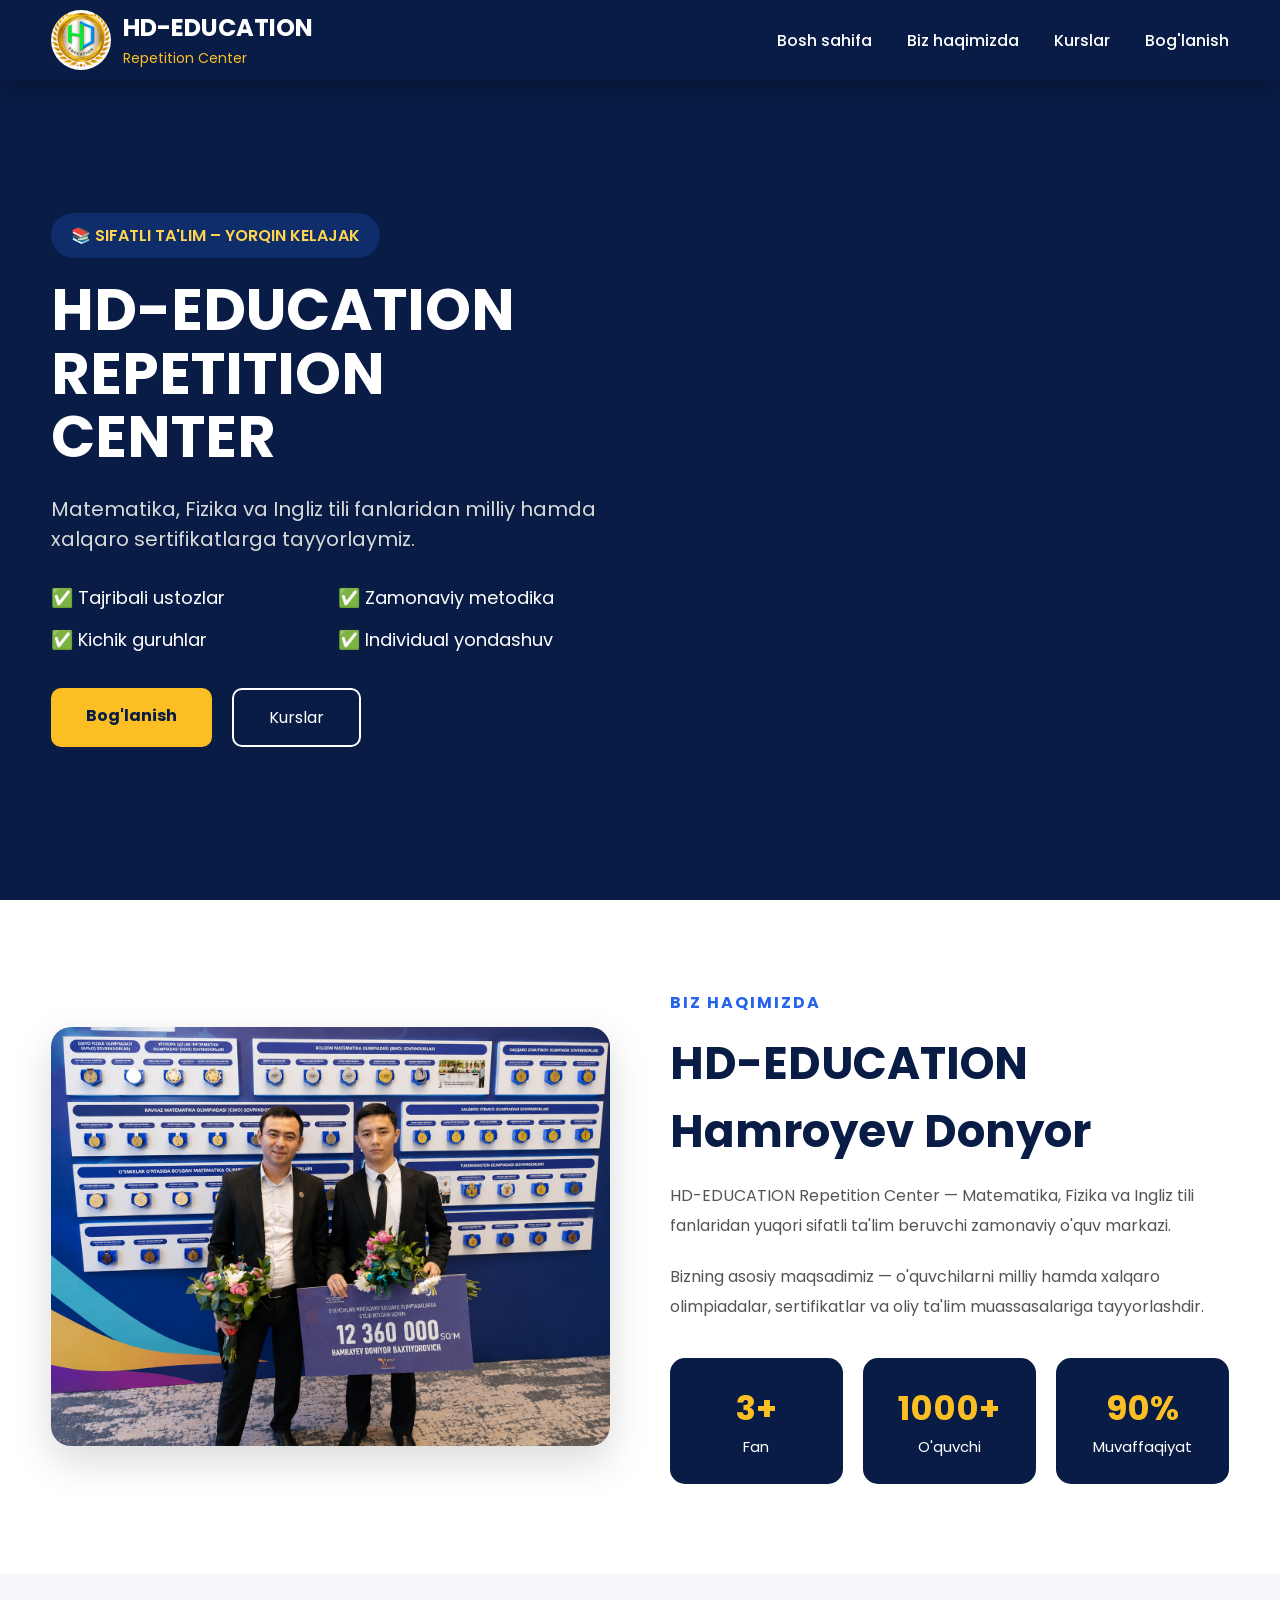
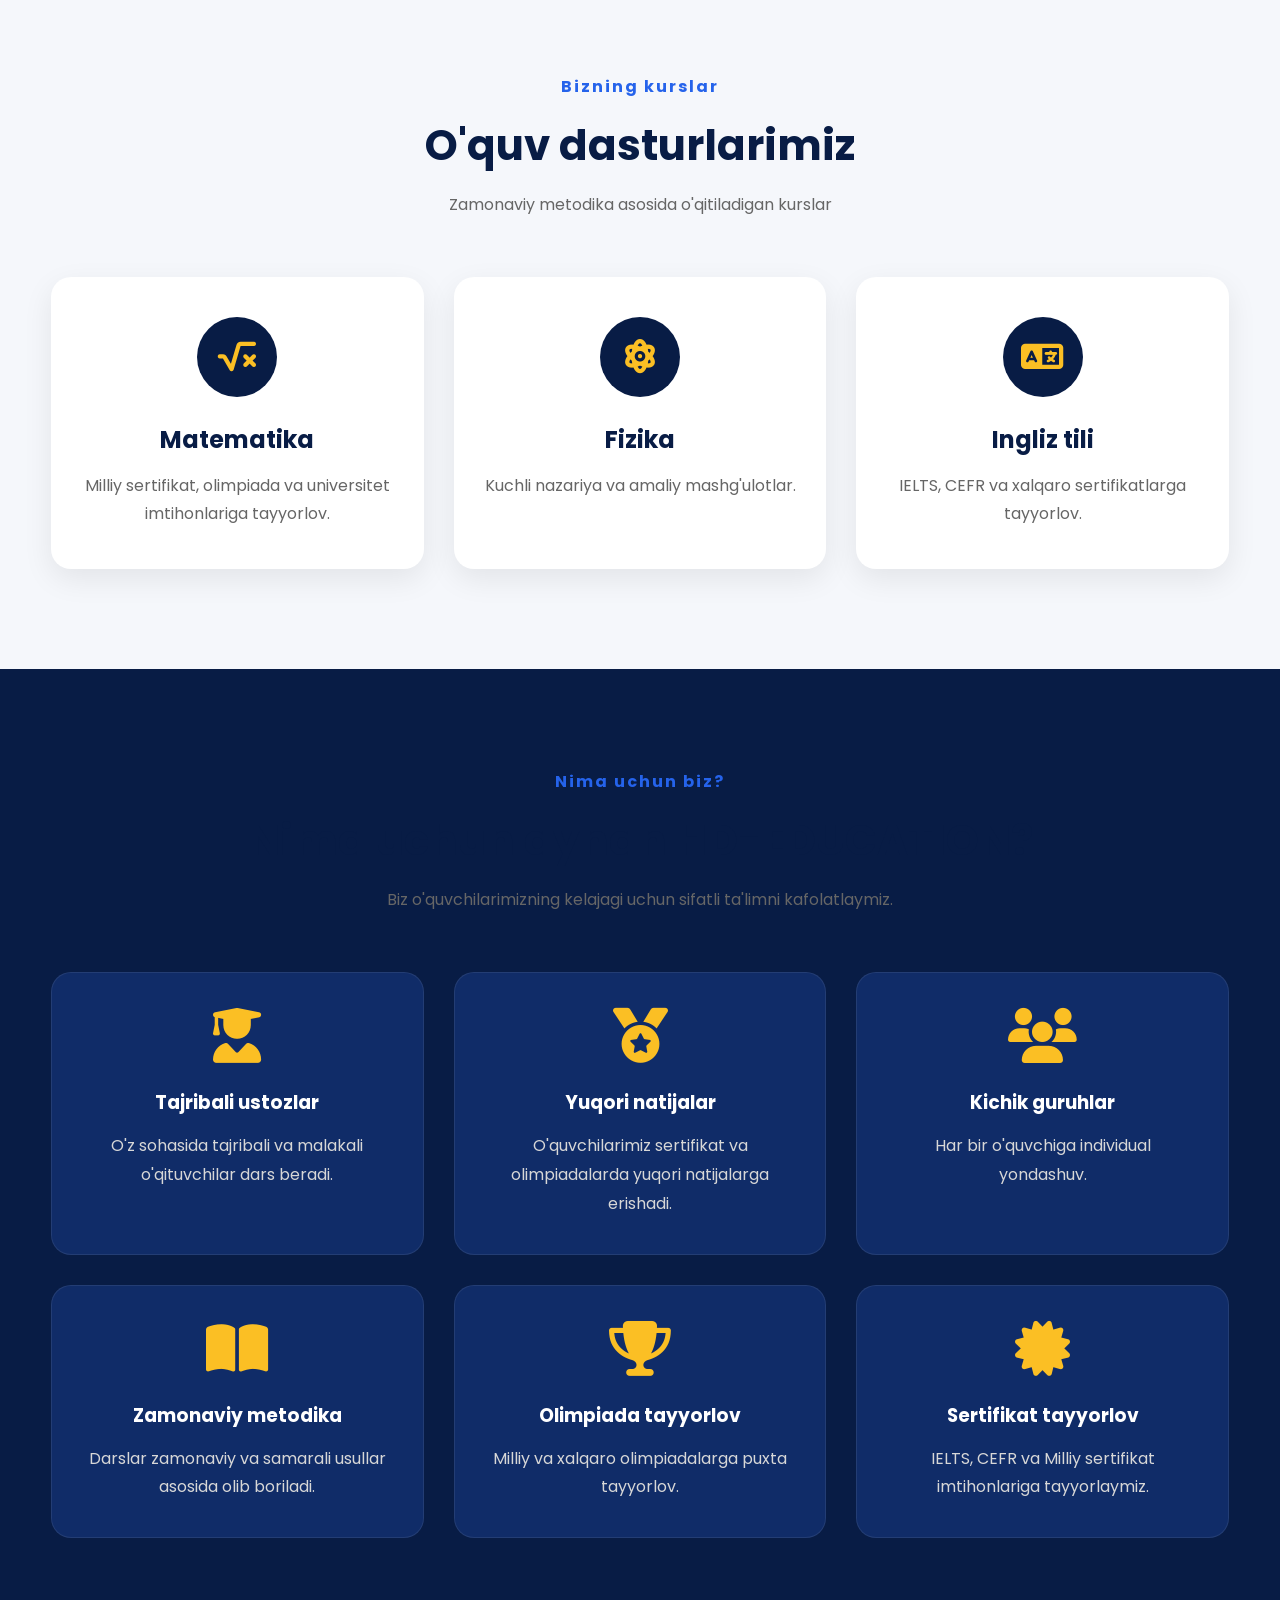
==== index.html @ 818dba3b "HD-EDUCATION" ====
<!DOCTYPE html>
<html lang="uz">

<head>

    <meta charset="UTF-8">

    <meta name="viewport"
        content="width=device-width, initial-scale=1.0">

    <title>HD-EDUCATION REPETITION CENTER</title>

    <link rel="stylesheet" href="css/style.css">

    <!-- Google Font -->

    <link rel="preconnect" href="https://fonts.googleapis.com">

    <link rel="preconnect"
        href="https://fonts.gstatic.com"
        crossorigin>

    <link href="https://fonts.googleapis.com/css2?family=Poppins:wght@300;400;500;600;700;800&display=swap"
        rel="stylesheet">

    <!-- Font Awesome -->

    <link rel="stylesheet"
        href="https://cdnjs.cloudflare.com/ajax/libs/font-awesome/6.7.2/css/all.min.css">

</head>

<body>
    <header>

    <div class="container header">

        <div class="logo">

            <img src="images/logo.png" alt="HD-EDUCATION Logo">

            <div class="logo-text">
                <h2>HD-EDUCATION</h2>
                <span>Repetition Center</span>
            </div>

        </div>

        <nav id="navMenu">

            <ul>

                <li><a href="#home">Bosh sahifa</a></li>
                <li><a href="#about">Biz haqimizda</a></li>
                <li><a href="#courses">Kurslar</a></li>
                <li><a href="#" id="navContactBtn">Bog'lanish</a></li>

            </ul>

        </nav>

        <div class="menu-btn" id="menuBtn">

            <i class="fa-solid fa-bars"></i>

        </div>

    </div>

</header>
<!-- HERO -->

<section class="hero" id="home">

    <div class="container hero-container">

        <div class="hero-left">

            <span class="hero-badge">
                📚 SIFATLI TA'LIM – YORQIN KELAJAK
            </span>

            <h1>
                HD-EDUCATION <br>
                REPETITION CENTER
            </h1>

            <p>
                Matematika, Fizika va Ingliz tili fanlaridan
                milliy hamda xalqaro sertifikatlarga
                tayyorlaymiz.
            </p>

            <div class="hero-list">

                <div>✅ Tajribali ustozlar</div>

                <div>✅ Zamonaviy metodika</div>

                <div>✅ Kichik guruhlar</div>

                <div>✅ Individual yondashuv</div>

            </div>

           <div class="hero-buttons">

   <a href="#" id="contactBtn" class="btn1">
    Bog'lanish
</a>

    <a href="#courses" class="btn2">
        Kurslar
    </a>

</div>

        </div>
        <div class="hero-right">

            <img src="images/hero.png" alt="">

        </div>

    </div>

</section>
<!-- ABOUT -->

<section class="about" id="about">

    <div class="container about-container">

        <div class="about-image">

            <img src="images/teacher.jpg" alt="HD Education Teacher">

        </div>

        <div class="about-content">

            <span class="section-title">
                BIZ HAQIMIZDA
            </span>

            <h2>
                HD-EDUCATION <br>
                Hamroyev Donyor
            </h2>

            <p>

                HD-EDUCATION Repetition Center — Matematika,
                Fizika va Ingliz tili fanlaridan yuqori
                sifatli ta'lim beruvchi zamonaviy o'quv markazi.

            </p>

            <p>

                Bizning asosiy maqsadimiz —
                o'quvchilarni milliy hamda xalqaro
                olimpiadalar, sertifikatlar va
                oliy ta'lim muassasalariga tayyorlashdir.

            </p>

            <div class="about-box">

                <div class="box">

                    <h3>3+</h3>

                    <span>Fan</span>

                </div>

                <div class="box">

                    <h3>1000+</h3>

                    <span>O'quvchi</span>

                </div>

                <div class="box">

                    <h3>90%</h3>

                    <span>Muvaffaqiyat</span>

                </div>

            </div>

        </div>

    </div>

</section>
<!-- COURSES -->

<section class="courses" id="courses">

    <div class="container">

        <div class="section-heading">

            <span>Bizning kurslar</span>

            <h2>O'quv dasturlarimiz</h2>

            <p>
                Zamonaviy metodika asosida o'qitiladigan kurslar
            </p>

        </div>

        <div class="course-grid">

            <!-- Matematika -->

            <a href="matematika.html" class="course-card">

    <div class="course-icon">
        <i class="fa-solid fa-square-root-variable"></i>
    </div>

    <h3>Matematika</h3>

    <p>
        Milliy sertifikat, olimpiada va universitet imtihonlariga tayyorlov.
    </p>

</a>

            <!-- Fizika -->

            <a href="fizika.html" class="course-card">

    <div class="course-icon">
        <i class="fa-solid fa-atom"></i>
    </div>

    <h3>Fizika</h3>

    <p>
        Kuchli nazariya va amaliy mashg'ulotlar.
    </p>

</a>

            <!-- Ingliz tili -->

            <a href="english.html" class="course-card">

    <div class="course-icon">
        <i class="fa-solid fa-language"></i>
    </div>

    <h3>Ingliz tili</h3>

    <p>
        IELTS, CEFR va xalqaro sertifikatlarga tayyorlov.
    </p>

</a>

        </div>

    </div>

</section>
<!-- WHY US -->

<section class="why-us" id="why-us">

    <div class="container">

        <div class="section-heading">

            <span>Nima uchun biz?</span>

            <h2>Nima uchun aynan HD-EDUCATION?</h2>

            <p>
                Biz o'quvchilarimizning kelajagi uchun sifatli ta'limni kafolatlaymiz.
            </p>

        </div>

        <div class="why-grid">

            <div class="why-card">
                <i class="fa-solid fa-user-graduate"></i>
                <h3>Tajribali ustozlar</h3>
                <p>O'z sohasida tajribali va malakali o'qituvchilar dars beradi.</p>
            </div>

            <div class="why-card">
                <i class="fa-solid fa-medal"></i>
                <h3>Yuqori natijalar</h3>
                <p>O'quvchilarimiz sertifikat va olimpiadalarda yuqori natijalarga erishadi.</p>
            </div>

            <div class="why-card">
                <i class="fa-solid fa-users"></i>
                <h3>Kichik guruhlar</h3>
                <p>Har bir o'quvchiga individual yondashuv.</p>
            </div>

            <div class="why-card">
                <i class="fa-solid fa-book-open"></i>
                <h3>Zamonaviy metodika</h3>
                <p>Darslar zamonaviy va samarali usullar asosida olib boriladi.</p>
            </div>

            <div class="why-card">
                <i class="fa-solid fa-trophy"></i>
                <h3>Olimpiada tayyorlov</h3>
                <p>Milliy va xalqaro olimpiadalarga puxta tayyorlov.</p>
            </div>

            <div class="why-card">
                <i class="fa-solid fa-certificate"></i>
                <h3>Sertifikat tayyorlov</h3>
                <p>IELTS, CEFR va Milliy sertifikat imtihonlariga tayyorlaymiz.</p>
            </div>

        </div>

    </div>

</section>





<!-- ================= CONTACT MODAL ================= -->

<div id="contactModal" class="modal">

    <div class="modal-box">

        <span class="close">&times;</span>

        <img src="images/logo.png" class="modal-logo" alt="HD EDUCATION">

        <h2>HD-EDUCATION</h2>

        <p class="modal-text">
            Biz bilan bog'lanish uchun quyidagi ma'lumotlardan foydalaning.
        </p>

        <div class="contact-item">

            📞 <strong>Telefon:</strong><br>

            <a href="tel:+998941266571">
                +998 94 126 65 71
            </a>

        </div>

        <div class="contact-item">

            📲 <strong>Telegram:</strong><br>

            <a href="https://t.me/HD_repetition_center" target="_blank">
                @HD_repetition_center
            </a>

        </div>

        <div class="contact-item">

            📍 <strong>Manzil:</strong><br>

            Buxoro viloyati, Olot tumani 10-maktab

        </div>

        <div class="modal-buttons">

            <a href="tel:+998941266571" class="call-btn">

                📞 Qo'ng'iroq qilish

            </a>

            <a href="https://t.me/HD_repetition_center"
                target="_blank"
                class="telegram-btn">

                📲 Telegram

            </a>

        </div>

    </div>

</div>
<script src="js/script.js"></script>
</body>

</html>
---- css/style.css ----
/*=========================
RESET
=========================*/

*{
    margin:0;
    padding:0;
    box-sizing:border-box;
}

html{
    scroll-behavior:smooth;
}

body{

    font-family:'Poppins',sans-serif;

    background:#081C45;

    color:white;

    overflow-x:hidden;

}

img{

    max-width:100%;

    display:block;

}

a{

    text-decoration:none;

}

ul{

    list-style:none;

}

.container{

    width:92%;

    max-width:1300px;

    margin:auto;

}
/*==========================
HEADER
==========================*/

header{

    position:fixed;
    top:0;
    left:0;
    width:100%;
    background:#081C45;
    z-index:1000;
    box-shadow:0 5px 20px rgba(0,0,0,.25);

}

.header{

    height:80px;

    display:flex;

    justify-content:space-between;

    align-items:center;

}

.logo{

    display:flex;

    align-items:center;

    gap:12px;

}

.logo img{

    width:60px;

    height:60px;

    border-radius:50%;

}

.logo-text h2{

    color:#fff;

    font-size:24px;

    font-weight:700;

}

.logo-text span{

    color:#FBBF24;

    font-size:14px;

}

nav ul{

    display:flex;

    gap:35px;

}

nav ul li a{

    color:white;

    font-weight:500;

    transition:.3s;

}

nav ul li a:hover{

    color:#FBBF24;

}

.menu-btn{

    display:none;

    color:white;

    font-size:28px;

    cursor:pointer;

}

/*====================
RESPONSIVE
====================*/

@media(max-width:768px){

nav{

position:absolute;

top:80px;

left:-100%;

width:100%;

background:#081C45;

transition:.4s;

}

nav.active{

left:0;

}

nav ul{

flex-direction:column;

padding:20px;

gap:20px;

}

.menu-btn{

display:block;

}

}
/*==========================
HERO
==========================*/

.hero{

    min-height:100vh;

    padding-top:90px;

    display:flex;

    align-items:center;

    justify-content:center;

    background:
        linear-gradient(rgba(8,28,69,.75),
        rgba(8,28,69,.75)),
        url("../images/hero-bg.jpg");

    background-size:cover;

    background-position:center;

    background-repeat:no-repeat;
    padding-top:140px;
    padding-bottom:80px;

}

.hero-container{

    display:flex;
    align-items:center;
    justify-content:space-between;
    gap:60px;

}

.hero-left{

    flex:1;

}

.hero-badge{

    display:inline-block;

    background:#0f2c6b;

    color:#FFD54F;

    padding:10px 20px;

    border-radius:30px;

    margin-bottom:20px;

    font-weight:600;

}

.hero-left h1{

    font-size:58px;

    line-height:1.1;

    margin-bottom:25px;

}

.hero-left p{

    font-size:20px;

    color:#d9d9d9;

    margin-bottom:30px;

}

.hero-list{

    display:grid;

    grid-template-columns:repeat(2,1fr);

    gap:15px;

    margin-bottom:35px;

}

.hero-list div{

    font-size:18px;

}

.hero-buttons{

    display:flex;

    gap:20px;

}

.btn1{

    background:#FBBF24;

    color:#081C45;

    padding:15px 35px;

    border-radius:10px;

    font-weight:700;

    transition:.3s;

}

.btn1:hover{

    transform:translateY(-5px);

}

.btn2{

    border:2px solid white;

    color:white;

    padding:15px 35px;

    border-radius:10px;

    transition:.3s;

}

.btn2:hover{

    background:white;

    color:#081C45;

}

.hero-right{

    flex:1;

}

.hero-right img{

    width:100%;
    border-radius:25px;
    box-shadow:0 15px 40px rgba(0,0,0,.4);

}
@media(max-width:768px){
    
    .student-grid{

grid-template-columns:1fr;

}

.subject-hero h1{

font-size:36px;

}
    .why-grid{

    grid-template-columns:1fr;

}
    .course-grid{

    grid-template-columns:1fr;

}
    .about-container{

    flex-direction:column;

}

.about-content{

    text-align:center;

}

.about-content h2{

    font-size:32px;

}

.about-box{

    flex-direction:column;

}

.hero{

    min-height:100vh;

    padding-top:90px;

    display:flex;

    align-items:center;

    justify-content:center;

    background:
        linear-gradient(rgba(8,28,69,.75),
        rgba(8,28,69,.75)),
        url("../images/hero-bg.jpg");

    background-size:cover;

    background-position:center;

    background-repeat:no-repeat;

padding-top:110px;

}

.hero-container{

flex-direction:column-reverse;

text-align:center;

}

.hero-left h1{

font-size:38px;

}

.hero-left p{

font-size:17px;

}

.hero-list{

grid-template-columns:1fr;

}

.hero-buttons{

flex-direction:column;

}

.btn1,
.btn2{

width:100%;

}

}
/*==========================
ABOUT
==========================*/

.about{

    padding:90px 0;

    background:white;

}

.about-container{

    display:flex;

    align-items:center;

    gap:60px;

}

.about-image{

    flex:1;

}

.about-image img{

    width:100%;

    border-radius:20px;

    box-shadow:0 15px 40px rgba(0,0,0,.15);

}

.about-content{

    flex:1;

}

.section-title{

    color:#2563EB;

    font-weight:700;

    letter-spacing:2px;

}

.about-content h2{

    color:#081C45;

    font-size:45px;

    margin:15px 0;

}

.about-content p{

    color:#555;

    line-height:1.9;

    margin-bottom:20px;

}

.about-box{

    display:flex;

    gap:20px;

    margin-top:35px;

}

.box{

    flex:1;

    background:#081C45;

    color:white;

    text-align:center;

    padding:25px;

    border-radius:15px;

}

.box h3{

    font-size:34px;

    color:#FBBF24;

}

.box span{

    font-size:15px;

}
/*==========================
COURSES
==========================*/

.courses{

    padding:100px 0;

    background:#F5F7FB;

}

.section-heading{

    text-align:center;

    margin-bottom:60px;

}

.section-heading span{

    color:#2563EB;

    font-weight:700;

    letter-spacing:2px;

}

.section-heading h2{

    color:#081C45;

    font-size:42px;

    margin:15px 0;

}

.section-heading p{

    color:#666;

}

.course-grid{

    display:grid;

    grid-template-columns:repeat(3,1fr);

    gap:30px;

}

.course-card{

    text-decoration:none;

    color:inherit;
    
    background:white;

    border-radius:20px;

    padding:40px 30px;

    text-align:center;

    transition:.4s;

    box-shadow:0 10px 30px rgba(0,0,0,.08);
}

.course-card:hover{

    transform:translateY(-10px);

}

.course-icon{

    width:80px;

    height:80px;

    margin:auto;

    background:#081C45;

    border-radius:50%;

    display:flex;

    justify-content:center;

    align-items:center;

    font-size:34px;

    color:#FBBF24;

    margin-bottom:25px;

}

.course-card h3{

    color:#081C45;

    margin-bottom:15px;

    font-size:24px;

}

.course-card p{

    color:#666;

    line-height:1.8;

}
/*==========================
WHY US
==========================*/

.why-us{

    padding:100px 0;

    background:#081C45;

}

.why-grid{

    display:grid;

    grid-template-columns:repeat(3,1fr);

    gap:30px;

}

.why-card{

    background:#102C68;

    border-radius:20px;

    padding:35px;

    text-align:center;

    transition:.4s;

    border:1px solid rgba(255,255,255,.08);

}

.why-card:hover{

    transform:translateY(-10px);

    background:#16387F;

}

.why-card i{

    font-size:55px;

    color:#FBBF24;

    margin-bottom:25px;

}

.why-card h3{

    color:white;

    margin-bottom:15px;

}

.why-card p{

    color:#d7d7d7;

    line-height:1.8;

}
/*=========================
MATEMATIKA PAGE
=========================*/

.subject-hero{

padding-top:140px;
padding-bottom:70px;
background:#081C45;
text-align:center;
color:white;

}

.subject-hero h1{

font-size:55px;
margin-bottom:20px;

}

.subject-hero p{

max-width:700px;
margin:auto;
font-size:18px;
color:#ddd;

}

.students{

padding:80px 0;

background:#F5F7FB;

}

.gallery-title{

text-align:center;

font-size:40px;

color:#081C45;

margin-bottom:50px;

}

.student-grid{

display:grid;

grid-template-columns:repeat(3,1fr);

gap:30px;

}

.student-card{

background:white;

border-radius:20px;

overflow:hidden;

box-shadow:0 10px 30px rgba(0,0,0,.1);

transition:.4s;

}

.student-card:hover{

transform:translateY(-10px);

}

.student-card img{

width:100%;

height:320px;

object-fit:cover;

}

.student-card h3{

padding:20px 20px 5px;

color:#081C45;

}

.student-card p{

padding:0 20px;

color:#666;

}

.student-card span{

display:block;

padding:15px 20px 25px;

font-weight:bold;

color:#2563EB;

}
/* MODAL */

.modal{

display:none;

position:fixed;

left:0;

top:0;

width:100%;

height:100%;

background:rgba(0,0,0,.7);

z-index:9999;

}

.modal-content{

background:#fff;

width:90%;

max-width:420px;

padding:30px;

border-radius:15px;

position:absolute;

left:50%;

top:50%;

transform:translate(-50%,-50%);

text-align:center;

}

.modal-content h2{

color:#081C45;

margin-bottom:20px;

}

.modal-content a{

text-decoration:none;

font-size:20px;

font-weight:600;

color:#0b63ff;

}

.close{

position:absolute;

top:15px;

right:20px;

font-size:30px;

cursor:pointer;

}
/*======================
CONTACT MODAL
=======================*/

.modal{

display:none;

position:fixed;

left:0;

top:0;

width:100%;

height:100%;

background:rgba(0,0,0,.65);

z-index:9999;

}

.modal-box{

position:absolute;

left:50%;

top:50%;

transform:translate(-50%,-50%);

background:#fff;

width:90%;

max-width:430px;

padding:35px;

border-radius:20px;

text-align:center;

box-shadow:0 15px 40px rgba(0,0,0,.25);

animation:popup .3s;

}

@keyframes popup{

from{

opacity:0;

transform:translate(-50%,-45%) scale(.8);

}

to{

opacity:1;

transform:translate(-50%,-50%) scale(1);

}

}

.modal-logo{

width:90px;

margin-bottom:15px;

}

.modal-box h2{

color:#081C45;

margin-bottom:10px;

}

.modal-text{

color:#666;

margin-bottom:25px;

}

.contact-item{

    margin:18px 0;

    font-size:18px;

    color:#222;

    line-height:1.7;


}

.contact-item a{

color:#2563eb;

font-weight:600;

text-decoration:none;

}

.modal-buttons{

display:flex;

gap:15px;

margin-top:25px;

justify-content:center;

flex-wrap:wrap;

}

.call-btn{

background:#081C45;

color:white;

padding:14px 20px;

border-radius:10px;

text-decoration:none;

font-weight:600;

transition:.3s;

}

.call-btn:hover{

background:#0b2d6d;

}

.telegram-btn{

background:#1da1f2;

color:white;

padding:14px 20px;

border-radius:10px;

text-decoration:none;

font-weight:600;

transition:.3s;

}

.telegram-btn:hover{

background:#0d8ddb;

}

.close{

position:absolute;

right:18px;

top:10px;

font-size:32px;

cursor:pointer;

color:#555;

}

@media(max-width:768px){

.modal-box{

width:95%;

padding:25px;

}

.modal-buttons{

flex-direction:column;

}

.call-btn,
.telegram-btn{

width:100%;

}

}
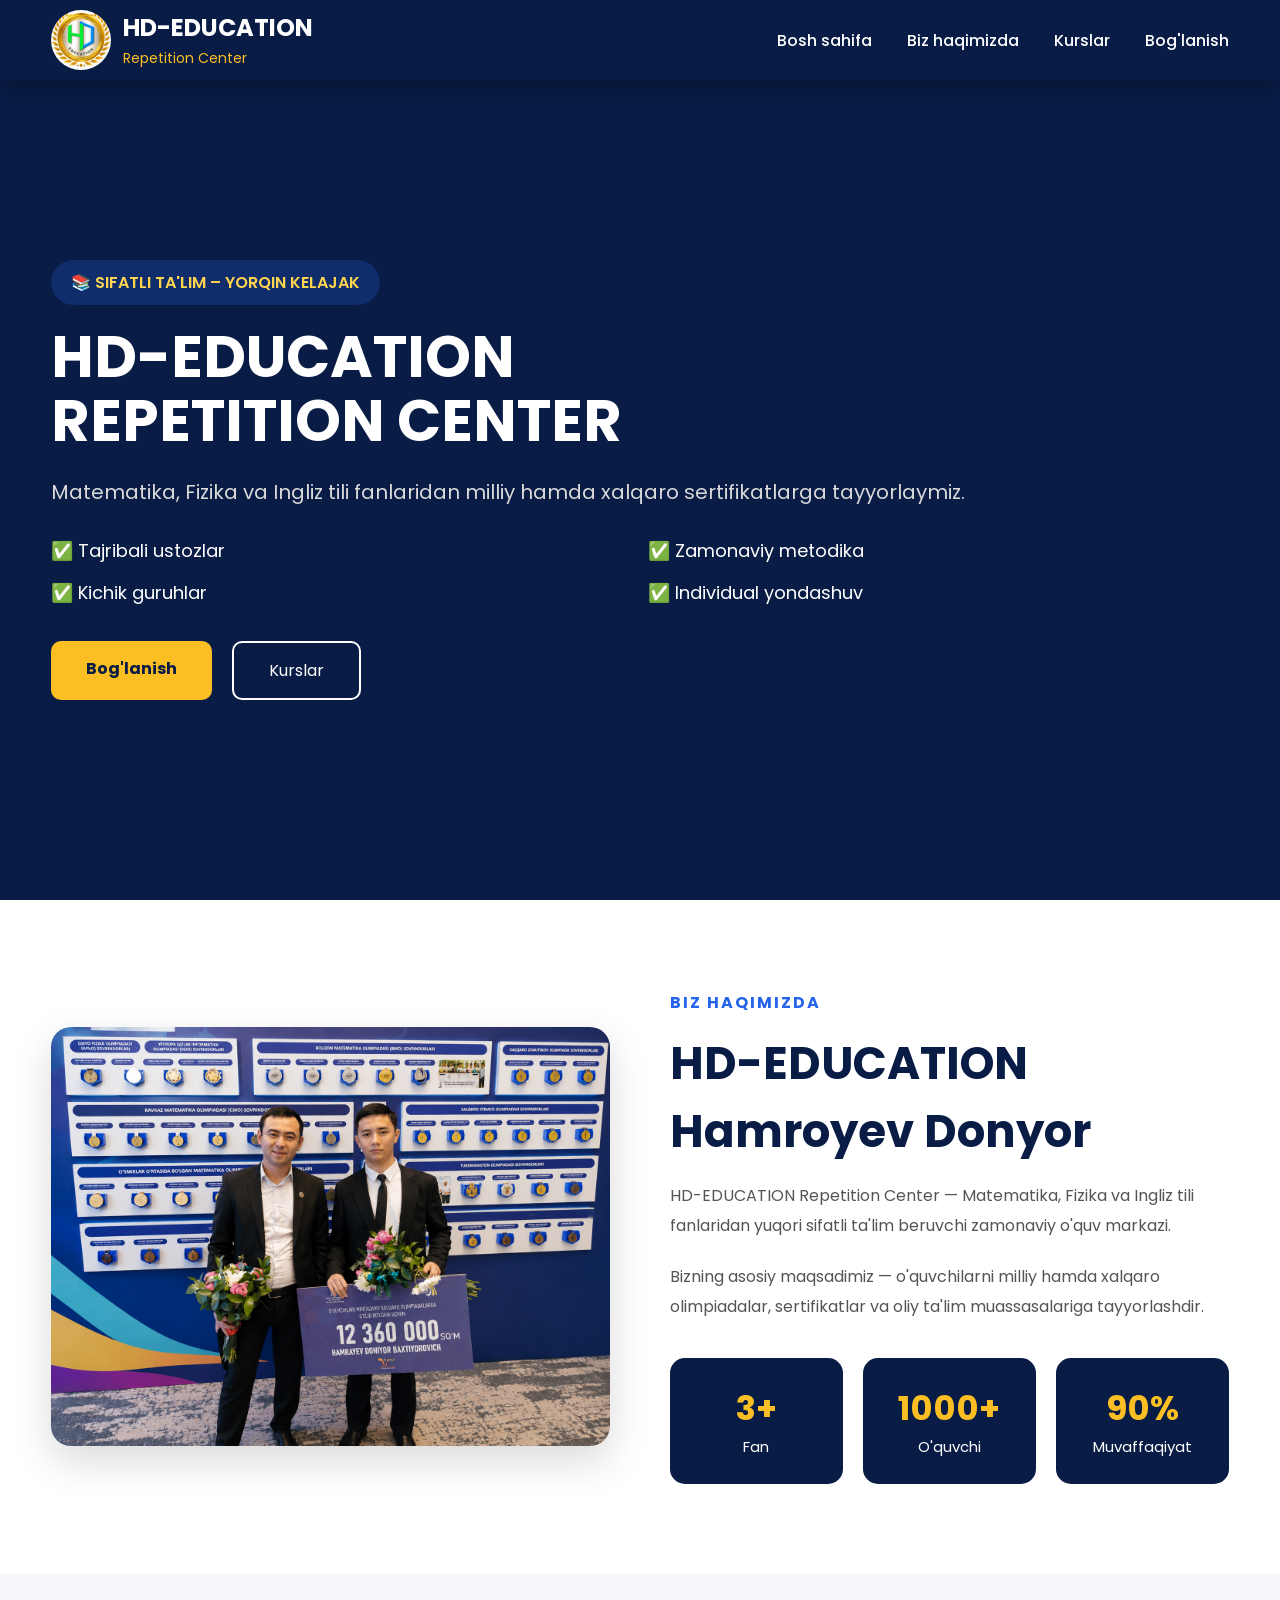
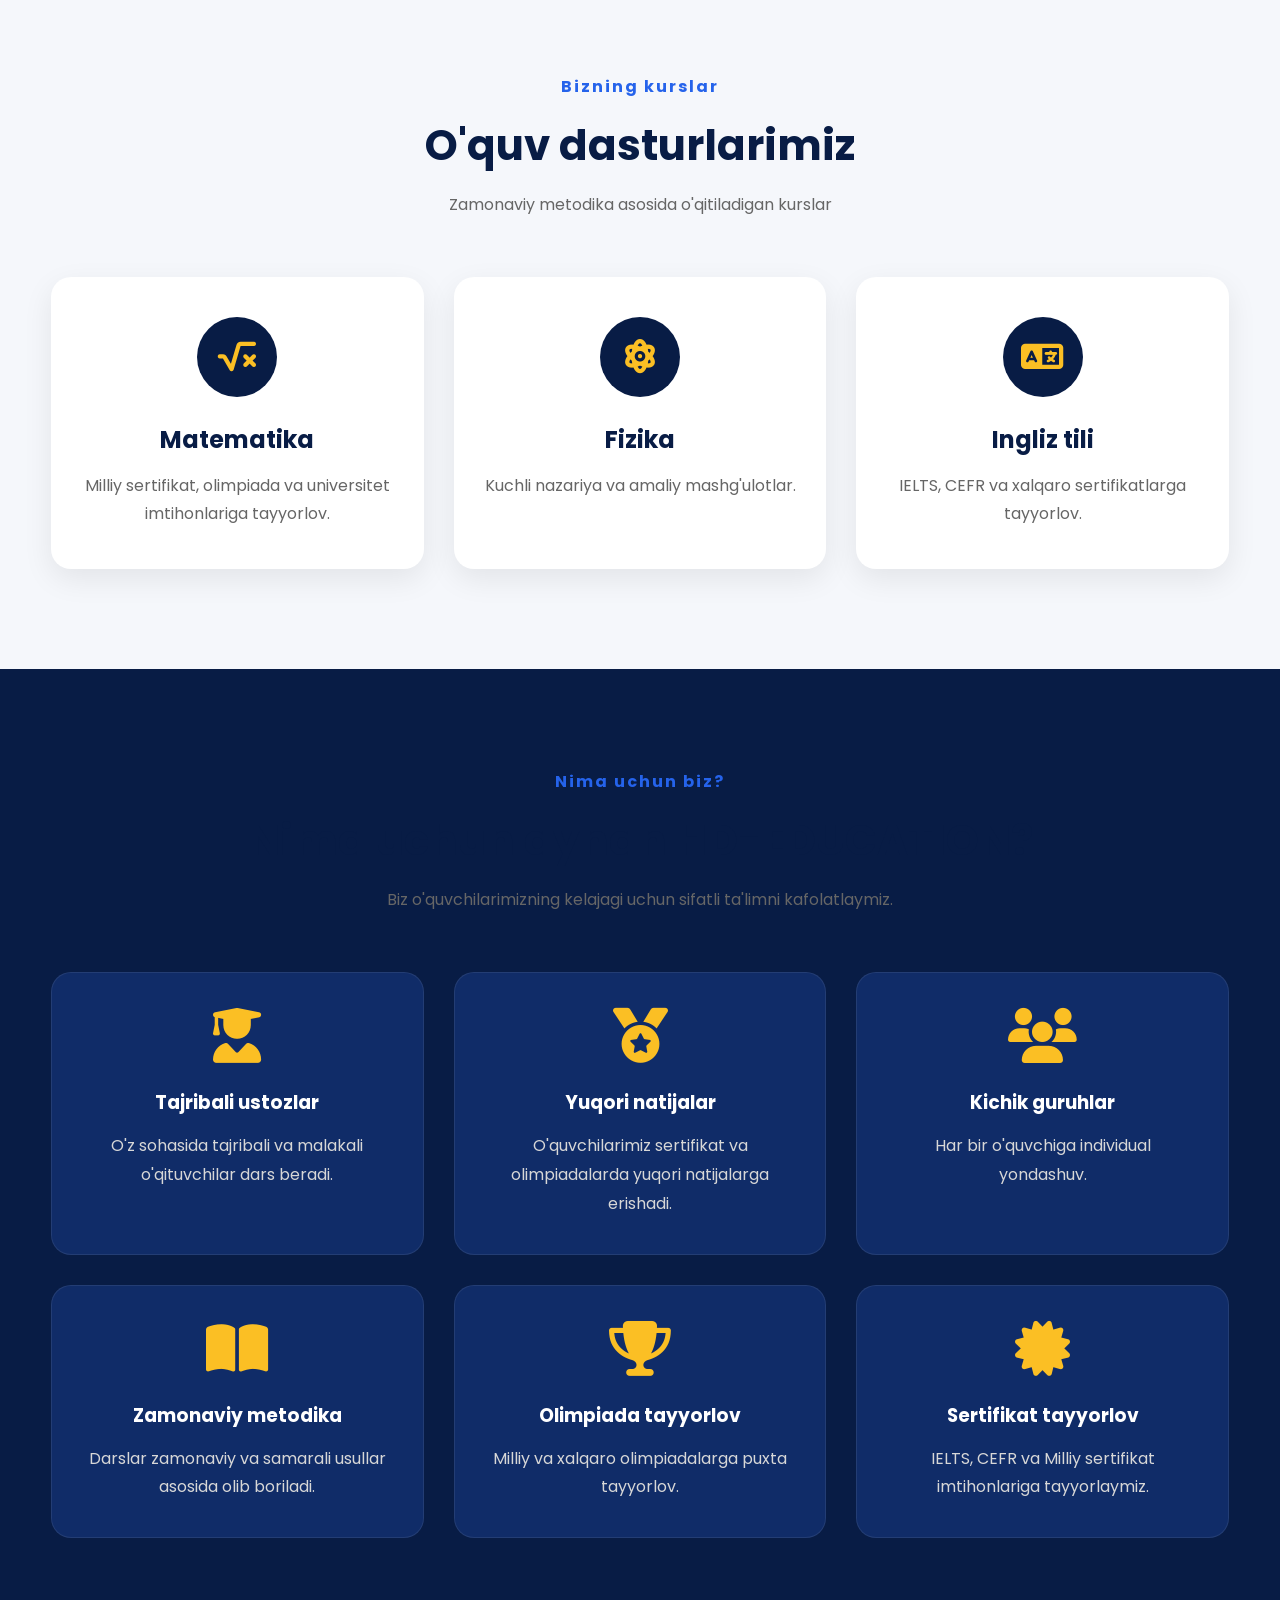
==== commit 61106549: "HD-EDUCATION" ====
--- a/index.html
+++ b/index.html
@@ -116,11 +116,6 @@
 </div>
 
         </div>
-        <div class="hero-right">
-
-            <img src="images/hero.png" alt="">
-
-        </div>
 
     </div>
 
--- a/css/style.css
+++ b/css/style.css
@@ -80,6 +80,37 @@
     align-items:center;
 
 }
+header{
+
+    position:fixed;
+    top:0;
+    left:0;
+    width:100%;
+    background:#081C45;
+    z-index:1000;
+    box-shadow:0 5px 20px rgba(0,0,0,.25);
+
+}
+
+.header{
+
+    height:80px;
+
+    display:flex;
+
+    justify-content:space-between;
+
+    align-items:center;
+
+}
+
+/* Desktopda hamburger yashirinadi */
+
+.menu-btn{
+
+    display:none;
+
+}
 
 .logo{
 
@@ -159,45 +190,50 @@
 RESPONSIVE
 ====================*/
 
-@media(max-width:768px){
-
-nav{
-
-position:absolute;
-
-top:80px;
-
-left:-100%;
-
-width:100%;
-
-background:#081C45;
-
-transition:.4s;
-
-}
-
-nav.active{
-
-left:0;
-
-}
-
-nav ul{
-
-flex-direction:column;
-
-padding:20px;
-
-gap:20px;
-
-}
-
-.menu-btn{
-
-display:block;
-
-}
+@media (max-width:768px){
+
+    .menu-btn{
+        display:block;
+        font-size:28px;
+        color:#fff;
+        cursor:pointer;
+    }
+
+    nav{
+        position:fixed;
+        top:80px;
+        right:-100%;
+        width:280px;
+        height:calc(100vh - 80px);
+        background:#081C45;
+        transition:.4s;
+        z-index:999;
+    }
+
+    nav.active{
+        right:0;
+    }
+
+    nav ul{
+        display:flex;
+        flex-direction:column;
+        align-items:center;
+        gap:25px;
+        padding-top:30px;
+        list-style:none;
+    }
+
+    nav ul li{
+        width:100%;
+        text-align:center;
+    }
+
+    nav ul li a{
+        display:block;
+        color:#fff;
+        padding:15px 0;
+        font-size:18px;
+    }
 
 }
 /*==========================
@@ -1205,4 +1241,252 @@
 
 }
 
+    /* ===== Mana shu yerga qo'shing ===== */
+
+    .courses{
+
+        padding:70px 0;
+
+    }
+
+    .courses-grid{
+
+        grid-template-columns:1fr;
+
+        gap:25px;
+
+    }
+
+    .course-card{
+
+        min-height:260px;
+
+    }
+}
+/*==============================
+        MOBILE RESPONSIVE
+===============================*/
+
+@media (max-width:768px){
+
+.container{
+
+    width:92%;
+
+}
+
+header{
+
+    height:75px;
+
+}
+
+.hero{
+
+    padding-top:110px;
+
+}
+
+.hero-container{
+
+    display:flex;
+
+    flex-direction:column;
+
+    align-items:center;
+
+    text-align:center;
+
+    gap:35px;
+
+}
+
+.hero-left{
+
+    width:100%;
+
+}
+
+.hero-right{
+
+    width:100%;
+
+}
+
+.hero-right img{
+
+    width:100%;
+
+    max-width:330px;
+
+    height:auto;
+
+}
+
+.hero h1{
+
+    font-size:34px;
+
+    line-height:1.3;
+
+}
+
+.hero p{
+
+    font-size:17px;
+
+}
+
+.hero-list{
+
+    display:flex;
+
+    flex-direction:column;
+
+    gap:12px;
+
+}
+
+.hero-buttons{
+
+    display:flex;
+
+    flex-direction:column;
+
+    gap:15px;
+
+    align-items:center;
+
+}
+
+.btn1,
+.btn2{
+
+    width:240px;
+
+}
+
+}
+@media (max-width:768px){
+
+.logo img{
+    width:55px;
+}
+
+.logo-text h2{
+    font-size:18px;
+}
+
+.logo-text span{
+    font-size:12px;
+}
+
+.menu-btn{
+    font-size:28px;
+}
+
+.teacher{
+    flex-direction:column;
+    text-align:center;
+}
+
+.teacher img{
+    width:260px;
+    height:auto;
+}
+
+.students-grid{
+    grid-template-columns:1fr;
+    gap:20px;
+}
+
+.students-grid img{
+    width:100%;
+    border-radius:15px;
+}
+
+footer{
+    text-align:center;
+    padding:30px 15px;
+}
+
+}
+/*==============================
+        MOBILE MENU
+===============================*/
+
+@media (max-width:768px){
+
+nav{
+
+    position:fixed;
+
+    top:75px;
+
+    right:-100%;
+
+    width:260px;
+
+    height:calc(100vh - 75px);
+
+    background:#081C45;
+
+    transition:.4s;
+
+    padding-top:30px;
+
+    z-index:999;
+
+}
+
+nav.active{
+
+    right:0;
+
+}
+
+nav ul{
+
+    display:flex;
+
+    flex-direction:column;
+
+    align-items:center;
+
+    gap:25px;
+
+}
+
+nav ul li{
+
+    width:100%;
+
+    text-align:center;
+
+}
+
+nav ul li a{
+
+    display:block;
+
+    color:#fff;
+
+    font-size:18px;
+
+    padding:12px 0;
+
+}
+
+.menu-btn{
+
+    display:block;
+
+    font-size:28px;
+
+    color:#fff;
+
+    cursor:pointer;
+
+}
+
 }
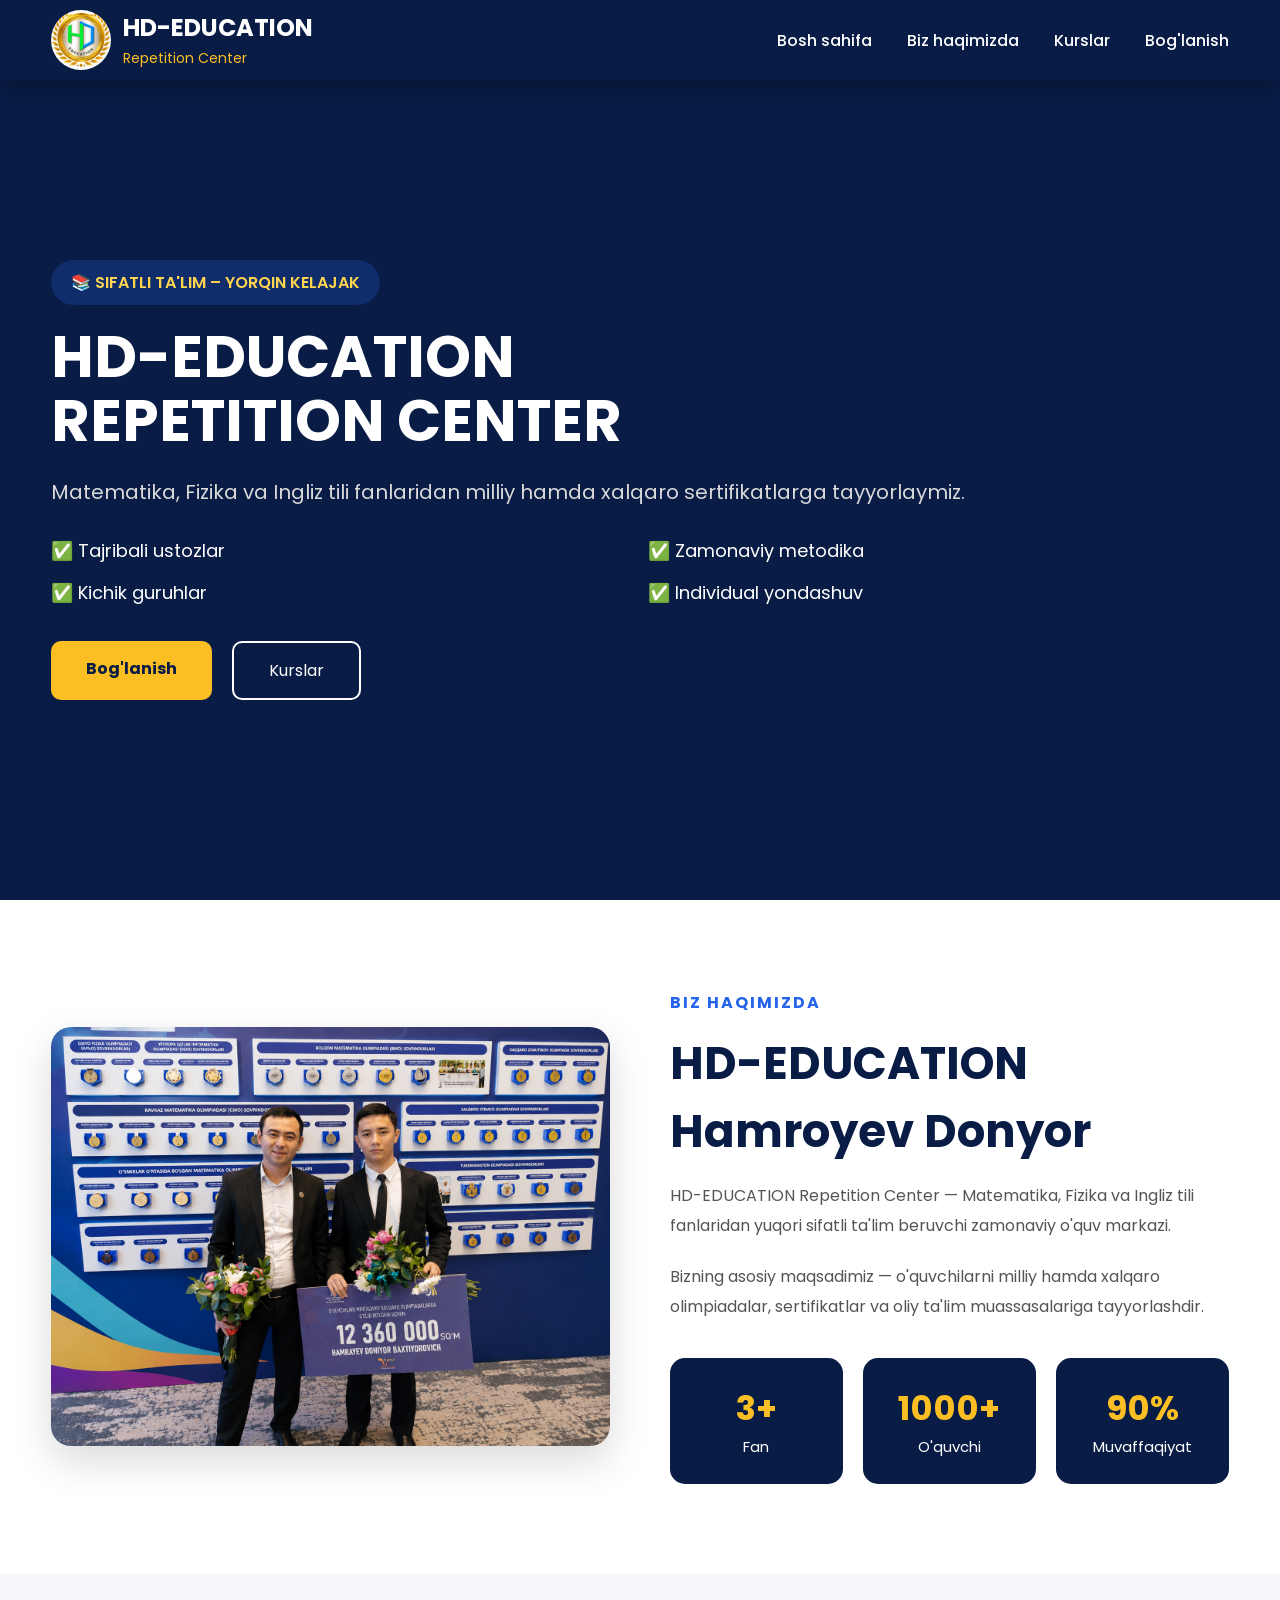
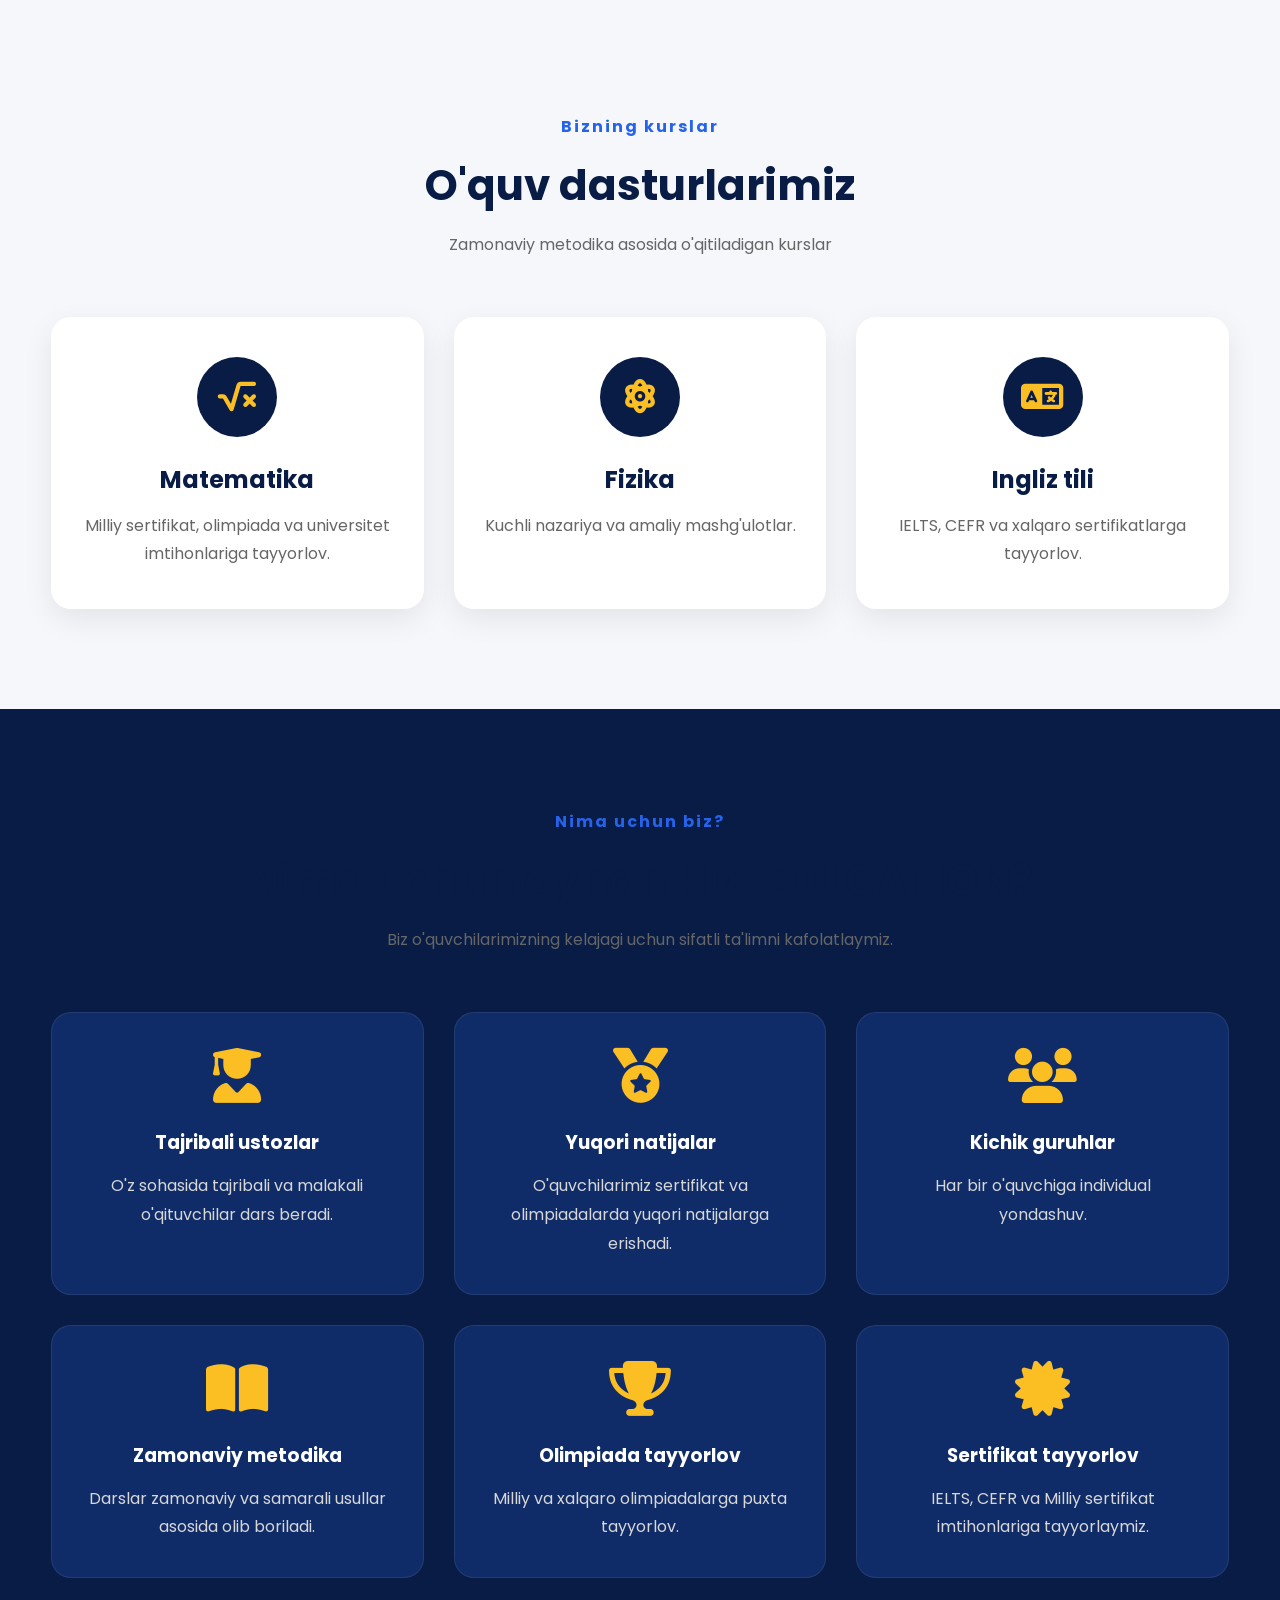
==== commit 63fe32bd: "HD-EDUCATION" ====
--- a/index.html
+++ b/index.html
@@ -195,7 +195,7 @@
 </section>
 <!-- COURSES -->
 
-<section class="courses" id="courses">
+<section class="course" id="course">
 
     <div class="container">
 
--- a/css/style.css
+++ b/css/style.css
@@ -185,12 +185,910 @@
     cursor:pointer;
 
 }
-
-/*====================
-RESPONSIVE
-====================*/
+/*==========================
+HERO
+==========================*/
+
+.hero{
+
+    min-height:100vh;
+
+    padding-top:90px;
+
+    display:flex;
+
+    align-items:center;
+
+    justify-content:center;
+
+    background:
+        linear-gradient(rgba(8,28,69,.75),
+        rgba(8,28,69,.75)),
+        url("../images/hero-bg.jpg");
+
+    background-size:cover;
+
+    background-position:center;
+
+    background-repeat:no-repeat;
+    padding-top:140px;
+    padding-bottom:80px;
+
+}
+
+.hero-container{
+
+    display:flex;
+    align-items:center;
+    justify-content:space-between;
+    gap:60px;
+
+}
+
+.hero-left{
+
+    flex:1;
+
+}
+
+.hero-badge{
+
+    display:inline-block;
+
+    background:#0f2c6b;
+
+    color:#FFD54F;
+
+    padding:10px 20px;
+
+    border-radius:30px;
+
+    margin-bottom:20px;
+
+    font-weight:600;
+
+}
+
+.hero-left h1{
+
+    font-size:58px;
+
+    line-height:1.1;
+
+    margin-bottom:25px;
+
+}
+
+.hero-left p{
+
+    font-size:20px;
+
+    color:#d9d9d9;
+
+    margin-bottom:30px;
+
+}
+
+.hero-list{
+
+    display:grid;
+
+    grid-template-columns:repeat(2,1fr);
+
+    gap:15px;
+
+    margin-bottom:35px;
+
+}
+
+.hero-list div{
+
+    font-size:18px;
+
+}
+
+.hero-buttons{
+
+    display:flex;
+
+    gap:20px;
+
+}
+
+.btn1{
+
+    background:#FBBF24;
+
+    color:#081C45;
+
+    padding:15px 35px;
+
+    border-radius:10px;
+
+    font-weight:700;
+
+    transition:.3s;
+
+}
+
+.btn1:hover{
+
+    transform:translateY(-5px);
+
+}
+
+.btn2{
+
+    border:2px solid white;
+
+    color:white;
+
+    padding:15px 35px;
+
+    border-radius:10px;
+
+    transition:.3s;
+
+}
+
+.btn2:hover{
+
+    background:white;
+
+    color:#081C45;
+
+}
+
+.hero-right{
+
+    flex:1;
+
+}
+
+.hero-right img{
+
+    width:100%;
+    border-radius:25px;
+    box-shadow:0 15px 40px rgba(0,0,0,.4);
+
+}
+
+/*==========================
+ABOUT
+==========================*/
+
+.about{
+
+    padding:90px 0;
+
+    background:white;
+
+}
+
+.about-container{
+
+    display:flex;
+
+    align-items:center;
+
+    gap:60px;
+
+}
+
+.about-image{
+
+    flex:1;
+
+}
+
+.about-image img{
+
+    width:100%;
+
+    border-radius:20px;
+
+    box-shadow:0 15px 40px rgba(0,0,0,.15);
+
+}
+
+.about-content{
+
+    flex:1;
+
+}
+
+.section-title{
+
+    color:#2563EB;
+
+    font-weight:700;
+
+    letter-spacing:2px;
+
+}
+
+.about-content h2{
+
+    color:#081C45;
+
+    font-size:45px;
+
+    margin:15px 0;
+
+}
+
+.about-content p{
+
+    color:#555;
+
+    line-height:1.9;
+
+    margin-bottom:20px;
+
+}
+
+.about-box{
+
+    display:flex;
+
+    gap:20px;
+
+    margin-top:35px;
+
+}
+
+.box{
+
+    flex:1;
+
+    background:#081C45;
+
+    color:white;
+
+    text-align:center;
+
+    padding:25px;
+
+    border-radius:15px;
+
+}
+
+.box h3{
+
+    font-size:34px;
+
+    color:#FBBF24;
+
+}
+
+.box span{
+
+    font-size:15px;
+
+}
+/*==========================
+COURSES
+==========================*/
+
+.course{
+    padding:140px 0 100px;
+    background:#F5F7FB;
+}
+
+.section-heading{
+
+    text-align:center;
+
+    margin-bottom:60px;
+
+}
+
+.section-heading span{
+
+    color:#2563EB;
+
+    font-weight:700;
+
+    letter-spacing:2px;
+
+}
+
+.section-heading h2{
+
+    color:#081C45;
+
+    font-size:42px;
+
+    margin:15px 0;
+
+}
+
+.section-heading p{
+
+    color:#666;
+
+}
+
+.course-grid{
+
+    display:grid;
+
+    grid-template-columns:repeat(3,1fr);
+
+    gap:30px;
+
+}
+
+.course-card{
+
+    text-decoration:none;
+
+    color:inherit;
+    
+    background:white;
+
+    border-radius:20px;
+
+    padding:40px 30px;
+
+    text-align:center;
+
+    transition:.4s;
+
+    box-shadow:0 10px 30px rgba(0,0,0,.08);
+}
+
+.course-card:hover{
+
+    transform:translateY(-10px);
+
+}
+
+.course-icon{
+
+    width:80px;
+
+    height:80px;
+
+    margin:auto;
+
+    background:#081C45;
+
+    border-radius:50%;
+
+    display:flex;
+
+    justify-content:center;
+
+    align-items:center;
+
+    font-size:34px;
+
+    color:#FBBF24;
+
+    margin-bottom:25px;
+
+}
+
+.course-card h3{
+
+    color:#081C45;
+
+    margin-bottom:15px;
+
+    font-size:24px;
+
+}
+
+.course-card p{
+
+    color:#666;
+
+    line-height:1.8;
+
+}
+/*==========================
+WHY US
+==========================*/
+
+.why-us{
+
+    padding:100px 0;
+
+    background:#081C45;
+
+}
+
+.why-grid{
+
+    display:grid;
+
+    grid-template-columns:repeat(3,1fr);
+
+    gap:30px;
+
+}
+
+.why-card{
+
+    background:#102C68;
+
+    border-radius:20px;
+
+    padding:35px;
+
+    text-align:center;
+
+    transition:.4s;
+
+    border:1px solid rgba(255,255,255,.08);
+
+}
+
+.why-card:hover{
+
+    transform:translateY(-10px);
+
+    background:#16387F;
+
+}
+
+.why-card i{
+
+    font-size:55px;
+
+    color:#FBBF24;
+
+    margin-bottom:25px;
+
+}
+
+.why-card h3{
+
+    color:white;
+
+    margin-bottom:15px;
+
+}
+
+.why-card p{
+
+    color:#d7d7d7;
+
+    line-height:1.8;
+
+}
+/*=========================
+MATEMATIKA PAGE
+=========================*/
+
+.subject-hero{
+
+padding-top:140px;
+padding-bottom:70px;
+background:#081C45;
+text-align:center;
+color:white;
+
+}
+
+.subject-hero h1{
+
+font-size:55px;
+margin-bottom:20px;
+
+}
+
+.subject-hero p{
+
+max-width:700px;
+margin:auto;
+font-size:18px;
+color:#ddd;
+
+}
+
+.students{
+
+padding:80px 0;
+
+background:#F5F7FB;
+
+}
+
+.gallery-title{
+
+text-align:center;
+
+font-size:40px;
+
+color:#081C45;
+
+margin-bottom:50px;
+
+}
+
+.student-grid{
+
+display:grid;
+
+grid-template-columns:repeat(3,1fr);
+
+gap:30px;
+
+}
+
+.student-card{
+
+background:white;
+
+border-radius:20px;
+
+overflow:hidden;
+
+box-shadow:0 10px 30px rgba(0,0,0,.1);
+
+transition:.4s;
+
+}
+
+.student-card:hover{
+
+transform:translateY(-10px);
+
+}
+
+.student-card img{
+
+width:100%;
+
+height:320px;
+
+object-fit:cover;
+
+}
+
+.student-card h3{
+
+padding:20px 20px 5px;
+
+color:#081C45;
+
+}
+
+.student-card p{
+
+padding:0 20px;
+
+color:#666;
+
+}
+
+.student-card span{
+
+display:block;
+
+padding:15px 20px 25px;
+
+font-weight:bold;
+
+color:#2563EB;
+
+}
+/* MODAL */
+
+.modal{
+
+display:none;
+
+position:fixed;
+
+left:0;
+
+top:0;
+
+width:100%;
+
+height:100%;
+
+background:rgba(0,0,0,.7);
+
+z-index:9999;
+
+}
+
+.modal-content{
+
+background:#fff;
+
+width:90%;
+
+max-width:420px;
+
+padding:30px;
+
+border-radius:15px;
+
+position:absolute;
+
+left:50%;
+
+top:50%;
+
+transform:translate(-50%,-50%);
+
+text-align:center;
+
+}
+
+.modal-content h2{
+
+color:#081C45;
+
+margin-bottom:20px;
+
+}
+
+.modal-content a{
+
+text-decoration:none;
+
+font-size:20px;
+
+font-weight:600;
+
+color:#0b63ff;
+
+}
+
+.close{
+
+position:absolute;
+
+top:15px;
+
+right:20px;
+
+font-size:30px;
+
+cursor:pointer;
+
+}
+/*======================
+CONTACT MODAL
+=======================*/
+
+.modal{
+
+display:none;
+
+position:fixed;
+
+left:0;
+
+top:0;
+
+width:100%;
+
+height:100%;
+
+background:rgba(0,0,0,.65);
+
+z-index:9999;
+
+}
+
+.modal-box{
+
+position:absolute;
+
+left:50%;
+
+top:50%;
+
+transform:translate(-50%,-50%);
+
+background:#fff;
+
+width:90%;
+
+max-width:430px;
+
+padding:35px;
+
+border-radius:20px;
+
+text-align:center;
+
+box-shadow:0 15px 40px rgba(0,0,0,.25);
+
+animation:popup .3s;
+
+}
+
+@keyframes popup{
+
+from{
+
+opacity:0;
+
+transform:translate(-50%,-45%) scale(.8);
+
+}
+
+to{
+
+opacity:1;
+
+transform:translate(-50%,-50%) scale(1);
+
+}
+
+}
+
+.modal-logo{
+
+width:90px;
+
+margin-bottom:15px;
+
+}
+
+.modal-box h2{
+
+color:#081C45;
+
+margin-bottom:10px;
+
+}
+
+.modal-text{
+
+color:#666;
+
+margin-bottom:25px;
+
+}
+
+.contact-item{
+
+    margin:18px 0;
+
+    font-size:18px;
+
+    color:#222;
+
+    line-height:1.7;
+
+
+}
+
+.contact-item a{
+
+color:#2563eb;
+
+font-weight:600;
+
+text-decoration:none;
+
+}
+
+.modal-buttons{
+
+display:flex;
+
+gap:15px;
+
+margin-top:25px;
+
+justify-content:center;
+
+flex-wrap:wrap;
+
+}
+
+.call-btn{
+
+background:#081C45;
+
+color:white;
+
+padding:14px 20px;
+
+border-radius:10px;
+
+text-decoration:none;
+
+font-weight:600;
+
+transition:.3s;
+
+}
+
+.call-btn:hover{
+
+background:#0b2d6d;
+
+}
+
+.telegram-btn{
+
+background:#1da1f2;
+
+color:white;
+
+padding:14px 20px;
+
+border-radius:10px;
+
+text-decoration:none;
+
+font-weight:600;
+
+transition:.3s;
+
+}
+
+.telegram-btn:hover{
+
+background:#0d8ddb;
+
+}
+
+.close{
+
+position:absolute;
+
+right:18px;
+
+top:10px;
+
+font-size:32px;
+
+cursor:pointer;
+
+color:#555;
+
+}
+/*==================================
+        MOBILE RESPONSIVE
+==================================*/
 
 @media (max-width:768px){
+
+    html,
+    body{
+        overflow-x:hidden;
+    }
+
+    *{
+        box-sizing:border-box;
+    }
+
+    .container{
+        width:92%;
+        margin:auto;
+    }
+
+    header{
+        height:75px;
+    }
+
+    /* ---------- Logo ---------- */
+
+    .logo img{
+        width:55px;
+    }
+
+    .logo-text h2{
+        font-size:18px;
+    }
+
+    .logo-text span{
+        font-size:12px;
+    }
+
+    /* ---------- Mobile Menu ---------- */
 
     .menu-btn{
         display:block;
@@ -201,13 +1099,14 @@
 
     nav{
         position:fixed;
-        top:80px;
+        top:75px;
         right:-100%;
-        width:280px;
-        height:calc(100vh - 80px);
+        width:260px;
+        height:calc(100vh - 75px);
         background:#081C45;
         transition:.4s;
         z-index:999;
+        padding-top:30px;
     }
 
     nav.active{
@@ -218,8 +1117,7 @@
         display:flex;
         flex-direction:column;
         align-items:center;
-        gap:25px;
-        padding-top:30px;
+        gap:20px;
         list-style:none;
     }
 
@@ -231,1262 +1129,166 @@
     nav ul li a{
         display:block;
         color:#fff;
+        font-size:18px;
         padding:15px 0;
-        font-size:18px;
-    }
-
-}
-/*==========================
-HERO
-==========================*/
-
-.hero{
-
-    min-height:100vh;
-
-    padding-top:90px;
-
-    display:flex;
-
-    align-items:center;
-
-    justify-content:center;
-
-    background:
-        linear-gradient(rgba(8,28,69,.75),
-        rgba(8,28,69,.75)),
-        url("../images/hero-bg.jpg");
-
-    background-size:cover;
-
-    background-position:center;
-
-    background-repeat:no-repeat;
-    padding-top:140px;
-    padding-bottom:80px;
-
-}
-
-.hero-container{
-
-    display:flex;
-    align-items:center;
-    justify-content:space-between;
-    gap:60px;
-
-}
-
-.hero-left{
-
-    flex:1;
-
-}
-
-.hero-badge{
-
-    display:inline-block;
-
-    background:#0f2c6b;
-
-    color:#FFD54F;
-
-    padding:10px 20px;
-
-    border-radius:30px;
-
-    margin-bottom:20px;
-
-    font-weight:600;
-
-}
-
-.hero-left h1{
-
-    font-size:58px;
-
-    line-height:1.1;
-
-    margin-bottom:25px;
-
-}
-
-.hero-left p{
-
-    font-size:20px;
-
-    color:#d9d9d9;
-
-    margin-bottom:30px;
-
-}
-
-.hero-list{
-
-    display:grid;
-
-    grid-template-columns:repeat(2,1fr);
-
-    gap:15px;
-
-    margin-bottom:35px;
-
-}
-
-.hero-list div{
-
-    font-size:18px;
-
-}
-
-.hero-buttons{
-
-    display:flex;
-
-    gap:20px;
-
-}
-
-.btn1{
-
-    background:#FBBF24;
-
-    color:#081C45;
-
-    padding:15px 35px;
-
-    border-radius:10px;
-
-    font-weight:700;
-
-    transition:.3s;
-
-}
-
-.btn1:hover{
-
-    transform:translateY(-5px);
-
-}
-
-.btn2{
-
-    border:2px solid white;
-
-    color:white;
-
-    padding:15px 35px;
-
-    border-radius:10px;
-
-    transition:.3s;
-
-}
-
-.btn2:hover{
-
-    background:white;
-
-    color:#081C45;
-
-}
-
-.hero-right{
-
-    flex:1;
-
-}
-
-.hero-right img{
-
-    width:100%;
-    border-radius:25px;
-    box-shadow:0 15px 40px rgba(0,0,0,.4);
-
-}
-@media(max-width:768px){
-    
+    }
+
+    /* ---------- Hero ---------- */
+
+    .hero{
+        min-height:100vh;
+        padding-top:110px;
+    }
+
+    .hero-container{
+        display:flex;
+        flex-direction:column-reverse;
+        align-items:center;
+        text-align:center;
+        gap:35px;
+    }
+
+    .hero-left,
+    .hero-right{
+        width:100%;
+    }
+
+    .hero-right img{
+        width:100%;
+        max-width:330px;
+        height:auto;
+        margin:auto;
+        display:block;
+    }
+
+    .hero h1{
+        font-size:34px;
+        line-height:1.3;
+    }
+
+    .hero p{
+        font-size:17px;
+    }
+
+    .hero-list{
+        display:flex;
+        flex-direction:column;
+        gap:12px;
+    }
+
+    .hero-buttons{
+        display:flex;
+        flex-direction:column;
+        gap:15px;
+        align-items:center;
+    }
+
+    .btn1,
+    .btn2{
+        width:240px;
+    }
+
+    /* ---------- About ---------- */
+
+    .about-container{
+        flex-direction:column;
+    }
+
+    .about-content{
+        text-align:center;
+    }
+
+    .about-box{
+        flex-direction:column;
+    }
+
+    /* ---------- Courses ---------- */
+
+    .courses{
+        padding:70px 0;
+    }
+
+    .course-grid{
+        grid-template-columns:1fr;
+        gap:20px;
+    }
+
+    .course-card{
+        width:100%;
+        min-height:260px;
+    }
+
+    /* ---------- Why Us ---------- */
+
+    .why-grid{
+        display:grid;
+        grid-template-columns:1fr;
+        gap:20px;
+    }
+
+    /* ---------- Teacher ---------- */
+
+    .teacher{
+        flex-direction:column;
+        text-align:center;
+    }
+
+    .teacher img{
+        width:260px;
+        height:auto;
+    }
+
+    /* ---------- Students ---------- */
+
+    .students-grid{
+        grid-template-columns:1fr;
+        gap:20px;
+    }
+
+    .students-grid img{
+        width:100%;
+        border-radius:15px;
+    }
+
+    /* ---------- Stats ---------- */
+
+    .stats{
+        display:grid;
+        grid-template-columns:1fr;
+        gap:20px;
+    }
+
+    /* ---------- Subject Pages ---------- */
+
+    .subject-hero h1{
+        font-size:36px;
+    }
+
     .student-grid{
-
-grid-template-columns:1fr;
-
-}
-
-.subject-hero h1{
-
-font-size:36px;
-
-}
-    .why-grid{
-
-    grid-template-columns:1fr;
-
-}
-    .course-grid{
-
-    grid-template-columns:1fr;
-
-}
-    .about-container{
-
-    flex-direction:column;
-
-}
-
-.about-content{
-
-    text-align:center;
-
-}
-
-.about-content h2{
-
-    font-size:32px;
-
-}
-
-.about-box{
-
-    flex-direction:column;
-
-}
-
-.hero{
-
-    min-height:100vh;
-
-    padding-top:90px;
-
-    display:flex;
-
-    align-items:center;
-
-    justify-content:center;
-
-    background:
-        linear-gradient(rgba(8,28,69,.75),
-        rgba(8,28,69,.75)),
-        url("../images/hero-bg.jpg");
-
-    background-size:cover;
-
-    background-position:center;
-
-    background-repeat:no-repeat;
-
-padding-top:110px;
-
-}
-
-.hero-container{
-
-flex-direction:column-reverse;
-
-text-align:center;
-
-}
-
-.hero-left h1{
-
-font-size:38px;
-
-}
-
-.hero-left p{
-
-font-size:17px;
-
-}
-
-.hero-list{
-
-grid-template-columns:1fr;
-
-}
-
-.hero-buttons{
-
-flex-direction:column;
-
-}
-
-.btn1,
-.btn2{
-
-width:100%;
-
-}
-
-}
-/*==========================
-ABOUT
-==========================*/
-
-.about{
-
-    padding:90px 0;
-
-    background:white;
-
-}
-
-.about-container{
-
-    display:flex;
-
-    align-items:center;
-
-    gap:60px;
-
-}
-
-.about-image{
-
-    flex:1;
-
-}
-
-.about-image img{
-
-    width:100%;
-
-    border-radius:20px;
-
-    box-shadow:0 15px 40px rgba(0,0,0,.15);
-
-}
-
-.about-content{
-
-    flex:1;
-
-}
-
-.section-title{
-
-    color:#2563EB;
-
-    font-weight:700;
-
-    letter-spacing:2px;
-
-}
-
-.about-content h2{
-
-    color:#081C45;
-
-    font-size:45px;
-
-    margin:15px 0;
-
-}
-
-.about-content p{
-
-    color:#555;
-
-    line-height:1.9;
-
-    margin-bottom:20px;
-
-}
-
-.about-box{
-
-    display:flex;
-
-    gap:20px;
-
-    margin-top:35px;
-
-}
-
-.box{
-
-    flex:1;
-
-    background:#081C45;
-
-    color:white;
-
-    text-align:center;
-
-    padding:25px;
-
-    border-radius:15px;
-
-}
-
-.box h3{
-
-    font-size:34px;
-
-    color:#FBBF24;
-
-}
-
-.box span{
-
-    font-size:15px;
-
-}
-/*==========================
-COURSES
-==========================*/
-
-.courses{
-
-    padding:100px 0;
-
-    background:#F5F7FB;
-
-}
-
-.section-heading{
-
-    text-align:center;
-
-    margin-bottom:60px;
-
-}
-
-.section-heading span{
-
-    color:#2563EB;
-
-    font-weight:700;
-
-    letter-spacing:2px;
-
-}
-
-.section-heading h2{
-
-    color:#081C45;
-
-    font-size:42px;
-
-    margin:15px 0;
-
-}
-
-.section-heading p{
-
-    color:#666;
-
-}
-
-.course-grid{
-
-    display:grid;
-
-    grid-template-columns:repeat(3,1fr);
-
-    gap:30px;
-
-}
-
-.course-card{
-
-    text-decoration:none;
-
-    color:inherit;
-    
-    background:white;
-
-    border-radius:20px;
-
-    padding:40px 30px;
-
-    text-align:center;
-
-    transition:.4s;
-
-    box-shadow:0 10px 30px rgba(0,0,0,.08);
-}
-
-.course-card:hover{
-
-    transform:translateY(-10px);
-
-}
-
-.course-icon{
-
-    width:80px;
-
-    height:80px;
-
-    margin:auto;
-
-    background:#081C45;
-
-    border-radius:50%;
-
-    display:flex;
-
-    justify-content:center;
-
-    align-items:center;
-
-    font-size:34px;
-
-    color:#FBBF24;
-
-    margin-bottom:25px;
-
-}
-
-.course-card h3{
-
-    color:#081C45;
-
-    margin-bottom:15px;
-
-    font-size:24px;
-
-}
-
-.course-card p{
-
-    color:#666;
-
-    line-height:1.8;
-
-}
-/*==========================
-WHY US
-==========================*/
-
-.why-us{
-
-    padding:100px 0;
-
-    background:#081C45;
-
-}
-
-.why-grid{
-
-    display:grid;
-
-    grid-template-columns:repeat(3,1fr);
-
-    gap:30px;
-
-}
-
-.why-card{
-
-    background:#102C68;
-
-    border-radius:20px;
-
-    padding:35px;
-
-    text-align:center;
-
-    transition:.4s;
-
-    border:1px solid rgba(255,255,255,.08);
-
-}
-
-.why-card:hover{
-
-    transform:translateY(-10px);
-
-    background:#16387F;
-
-}
-
-.why-card i{
-
-    font-size:55px;
-
-    color:#FBBF24;
-
-    margin-bottom:25px;
-
-}
-
-.why-card h3{
-
-    color:white;
-
-    margin-bottom:15px;
-
-}
-
-.why-card p{
-
-    color:#d7d7d7;
-
-    line-height:1.8;
-
-}
-/*=========================
-MATEMATIKA PAGE
-=========================*/
-
-.subject-hero{
-
-padding-top:140px;
-padding-bottom:70px;
-background:#081C45;
-text-align:center;
-color:white;
-
-}
-
-.subject-hero h1{
-
-font-size:55px;
-margin-bottom:20px;
-
-}
-
-.subject-hero p{
-
-max-width:700px;
-margin:auto;
-font-size:18px;
-color:#ddd;
-
-}
-
-.students{
-
-padding:80px 0;
-
-background:#F5F7FB;
-
-}
-
-.gallery-title{
-
-text-align:center;
-
-font-size:40px;
-
-color:#081C45;
-
-margin-bottom:50px;
-
-}
-
-.student-grid{
-
-display:grid;
-
-grid-template-columns:repeat(3,1fr);
-
-gap:30px;
-
-}
-
-.student-card{
-
-background:white;
-
-border-radius:20px;
-
-overflow:hidden;
-
-box-shadow:0 10px 30px rgba(0,0,0,.1);
-
-transition:.4s;
-
-}
-
-.student-card:hover{
-
-transform:translateY(-10px);
-
-}
-
-.student-card img{
-
-width:100%;
-
-height:320px;
-
-object-fit:cover;
-
-}
-
-.student-card h3{
-
-padding:20px 20px 5px;
-
-color:#081C45;
-
-}
-
-.student-card p{
-
-padding:0 20px;
-
-color:#666;
-
-}
-
-.student-card span{
-
-display:block;
-
-padding:15px 20px 25px;
-
-font-weight:bold;
-
-color:#2563EB;
-
-}
-/* MODAL */
-
-.modal{
-
-display:none;
-
-position:fixed;
-
-left:0;
-
-top:0;
-
-width:100%;
-
-height:100%;
-
-background:rgba(0,0,0,.7);
-
-z-index:9999;
-
-}
-
-.modal-content{
-
-background:#fff;
-
-width:90%;
-
-max-width:420px;
-
-padding:30px;
-
-border-radius:15px;
-
-position:absolute;
-
-left:50%;
-
-top:50%;
-
-transform:translate(-50%,-50%);
-
-text-align:center;
-
-}
-
-.modal-content h2{
-
-color:#081C45;
-
-margin-bottom:20px;
-
-}
-
-.modal-content a{
-
-text-decoration:none;
-
-font-size:20px;
-
-font-weight:600;
-
-color:#0b63ff;
-
-}
-
-.close{
-
-position:absolute;
-
-top:15px;
-
-right:20px;
-
-font-size:30px;
-
-cursor:pointer;
-
-}
-/*======================
-CONTACT MODAL
-=======================*/
-
-.modal{
-
-display:none;
-
-position:fixed;
-
-left:0;
-
-top:0;
-
-width:100%;
-
-height:100%;
-
-background:rgba(0,0,0,.65);
-
-z-index:9999;
-
-}
-
-.modal-box{
-
-position:absolute;
-
-left:50%;
-
-top:50%;
-
-transform:translate(-50%,-50%);
-
-background:#fff;
-
-width:90%;
-
-max-width:430px;
-
-padding:35px;
-
-border-radius:20px;
-
-text-align:center;
-
-box-shadow:0 15px 40px rgba(0,0,0,.25);
-
-animation:popup .3s;
-
-}
-
-@keyframes popup{
-
-from{
-
-opacity:0;
-
-transform:translate(-50%,-45%) scale(.8);
-
-}
-
-to{
-
-opacity:1;
-
-transform:translate(-50%,-50%) scale(1);
-
-}
-
-}
-
-.modal-logo{
-
-width:90px;
-
-margin-bottom:15px;
-
-}
-
-.modal-box h2{
-
-color:#081C45;
-
-margin-bottom:10px;
-
-}
-
-.modal-text{
-
-color:#666;
-
-margin-bottom:25px;
-
-}
-
-.contact-item{
-
-    margin:18px 0;
-
-    font-size:18px;
-
-    color:#222;
-
-    line-height:1.7;
-
-
-}
-
-.contact-item a{
-
-color:#2563eb;
-
-font-weight:600;
-
-text-decoration:none;
-
-}
-
-.modal-buttons{
-
-display:flex;
-
-gap:15px;
-
-margin-top:25px;
-
-justify-content:center;
-
-flex-wrap:wrap;
-
-}
-
-.call-btn{
-
-background:#081C45;
-
-color:white;
-
-padding:14px 20px;
-
-border-radius:10px;
-
-text-decoration:none;
-
-font-weight:600;
-
-transition:.3s;
-
-}
-
-.call-btn:hover{
-
-background:#0b2d6d;
-
-}
-
-.telegram-btn{
-
-background:#1da1f2;
-
-color:white;
-
-padding:14px 20px;
-
-border-radius:10px;
-
-text-decoration:none;
-
-font-weight:600;
-
-transition:.3s;
-
-}
-
-.telegram-btn:hover{
-
-background:#0d8ddb;
-
-}
-
-.close{
-
-position:absolute;
-
-right:18px;
-
-top:10px;
-
-font-size:32px;
-
-cursor:pointer;
-
-color:#555;
-
-}
-
-@media(max-width:768px){
-
-.modal-box{
-
-width:95%;
-
-padding:25px;
-
-}
-
-.modal-buttons{
-
-flex-direction:column;
-
-}
-
-.call-btn,
-.telegram-btn{
-
-width:100%;
-
-}
-
-    /* ===== Mana shu yerga qo'shing ===== */
-
-    .courses{
-
-        padding:70px 0;
-
-    }
-
-    .courses-grid{
-
         grid-template-columns:1fr;
-
-        gap:25px;
-
-    }
-
-    .course-card{
-
-        min-height:260px;
-
-    }
-}
-/*==============================
-        MOBILE RESPONSIVE
-===============================*/
-
-@media (max-width:768px){
-
-.container{
-
-    width:92%;
-
-}
-
-header{
-
-    height:75px;
-
-}
-
-.hero{
-
-    padding-top:110px;
-
-}
-
-.hero-container{
-
-    display:flex;
-
-    flex-direction:column;
-
-    align-items:center;
-
-    text-align:center;
-
-    gap:35px;
-
-}
-
-.hero-left{
-
-    width:100%;
-
-}
-
-.hero-right{
-
-    width:100%;
-
-}
-
-.hero-right img{
-
-    width:100%;
-
-    max-width:330px;
-
-    height:auto;
-
-}
-
-.hero h1{
-
-    font-size:34px;
-
-    line-height:1.3;
-
-}
-
-.hero p{
-
-    font-size:17px;
-
-}
-
-.hero-list{
-
-    display:flex;
-
-    flex-direction:column;
-
-    gap:12px;
-
-}
-
-.hero-buttons{
-
-    display:flex;
-
-    flex-direction:column;
-
-    gap:15px;
-
-    align-items:center;
-
-}
-
-.btn1,
-.btn2{
-
-    width:240px;
-
-}
-
-}
-@media (max-width:768px){
-
-.logo img{
-    width:55px;
-}
-
-.logo-text h2{
-    font-size:18px;
-}
-
-.logo-text span{
-    font-size:12px;
-}
-
-.menu-btn{
-    font-size:28px;
-}
-
-.teacher{
-    flex-direction:column;
-    text-align:center;
-}
-
-.teacher img{
-    width:260px;
-    height:auto;
-}
-
-.students-grid{
-    grid-template-columns:1fr;
-    gap:20px;
-}
-
-.students-grid img{
-    width:100%;
-    border-radius:15px;
-}
-
-footer{
-    text-align:center;
-    padding:30px 15px;
-}
-
-}
-/*==============================
-        MOBILE MENU
-===============================*/
-
-@media (max-width:768px){
-
-nav{
-
-    position:fixed;
-
-    top:75px;
-
-    right:-100%;
-
-    width:260px;
-
-    height:calc(100vh - 75px);
-
-    background:#081C45;
-
-    transition:.4s;
-
-    padding-top:30px;
-
-    z-index:999;
-
-}
-
-nav.active{
-
-    right:0;
-
-}
-
-nav ul{
-
-    display:flex;
-
-    flex-direction:column;
-
-    align-items:center;
-
-    gap:25px;
-
-}
-
-nav ul li{
-
-    width:100%;
-
-    text-align:center;
-
-}
-
-nav ul li a{
-
-    display:block;
-
-    color:#fff;
-
-    font-size:18px;
-
-    padding:12px 0;
-
-}
-
-.menu-btn{
-
-    display:block;
-
-    font-size:28px;
-
-    color:#fff;
-
-    cursor:pointer;
-
-}
-
-}+    }
+
+    /* ---------- Modal ---------- */
+
+    .modal-box{
+        width:95%;
+        padding:25px;
+    }
+
+    .modal-buttons{
+        flex-direction:column;
+    }
+
+    .call-btn,
+    .telegram-btn{
+        width:100%;
+    }
+
+    /* ---------- Footer ---------- */
+
+    footer{
+        text-align:center;
+        padding:30px 15px;
+    }
+
+}
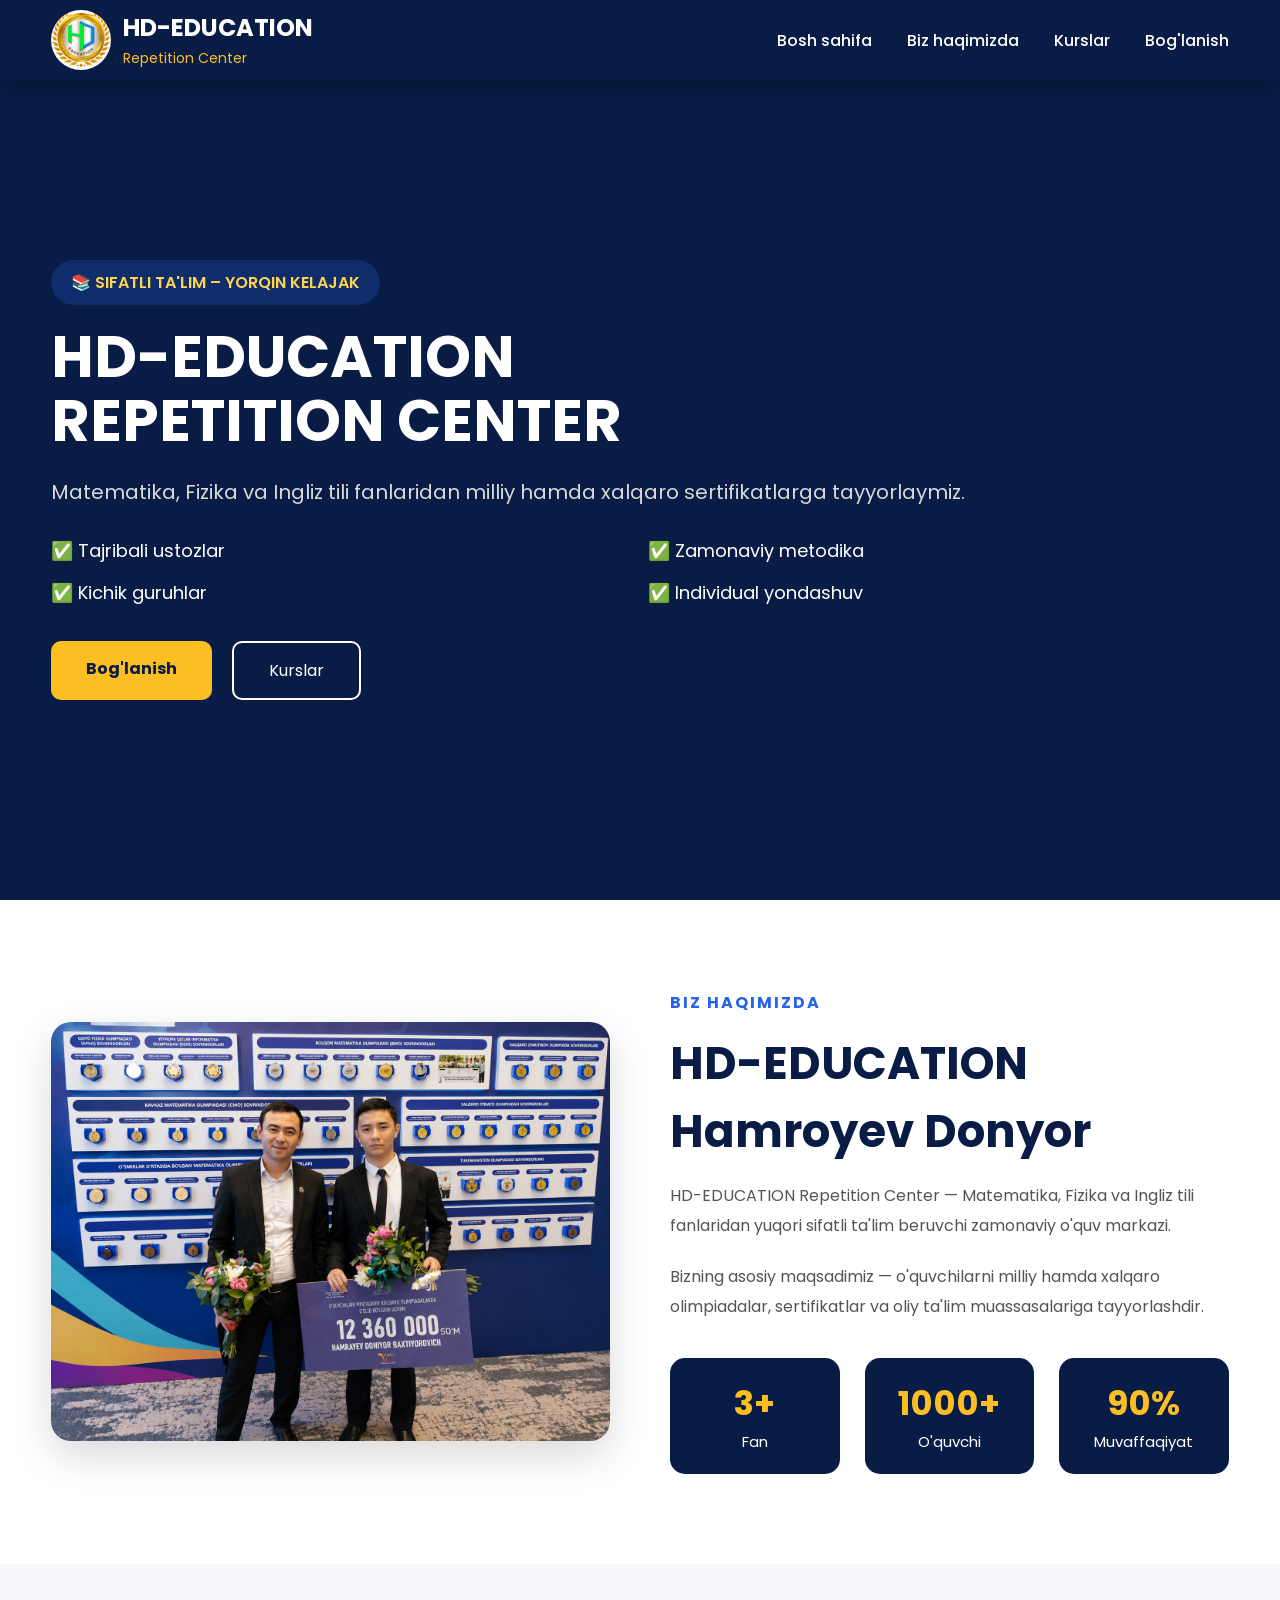
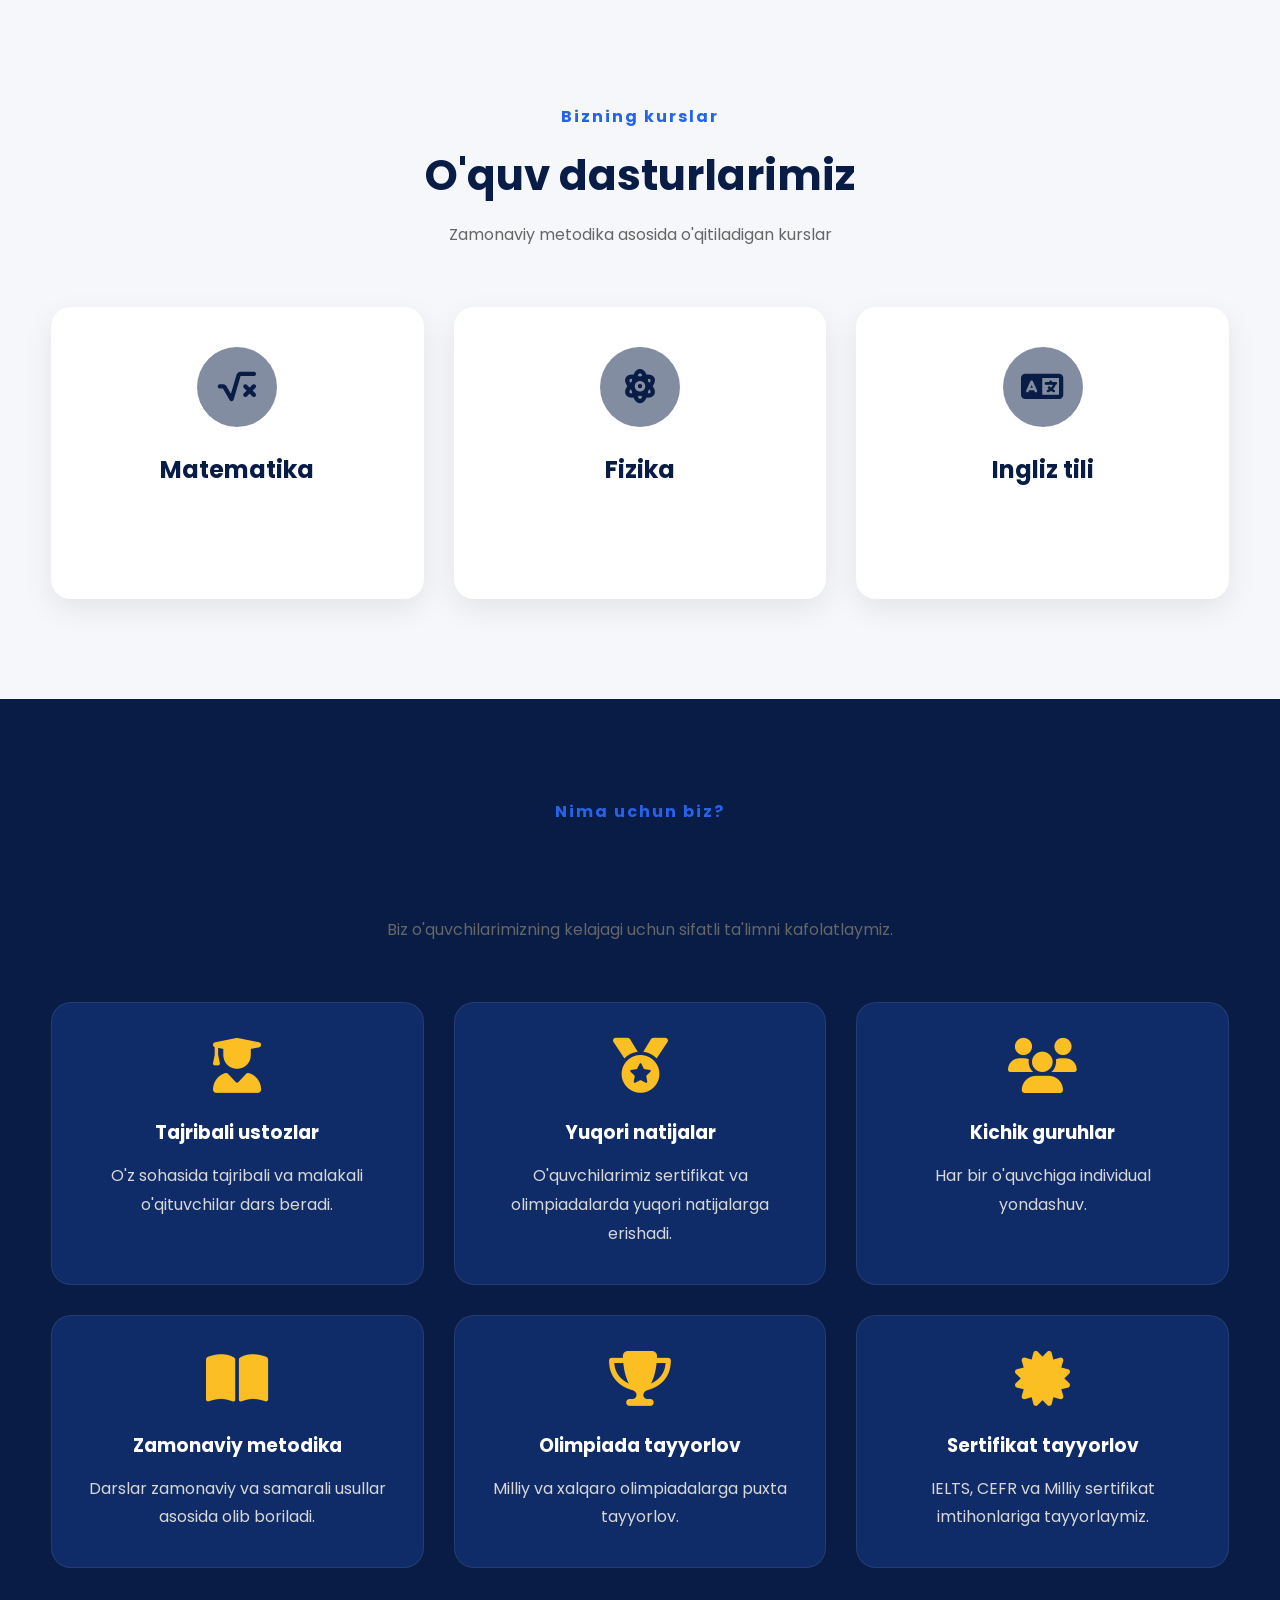
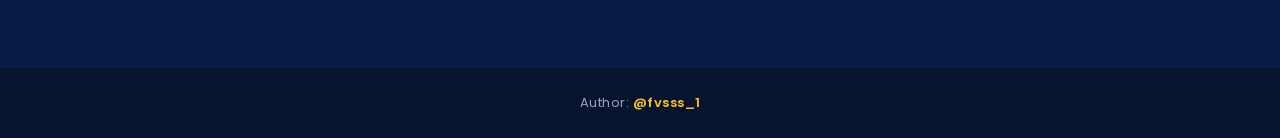
==== commit 13f8e4f7: "HD-EDUCATION" ====
--- a/index.html
+++ b/index.html
@@ -52,7 +52,7 @@
 
                 <li><a href="#home">Bosh sahifa</a></li>
                 <li><a href="#about">Biz haqimizda</a></li>
-                <li><a href="#courses">Kurslar</a></li>
+                <li><a href="#course">Kurslar</a></li>
                 <li><a href="#" id="navContactBtn">Bog'lanish</a></li>
 
             </ul>
@@ -109,7 +109,7 @@
     Bog'lanish
 </a>
 
-    <a href="#courses" class="btn2">
+    <a href="#course" class="btn2">
         Kurslar
     </a>
 
@@ -215,7 +215,7 @@
 
             <!-- Matematika -->
 
-            <a href="matematika.html" class="course-card">
+            <a href="matematika.html" class="course-card math-card">
 
     <div class="course-icon">
         <i class="fa-solid fa-square-root-variable"></i>
@@ -231,8 +231,7 @@
 
             <!-- Fizika -->
 
-            <a href="fizika.html" class="course-card">
-
+            <a href="fizika.html" class="course-card physics-card">
     <div class="course-icon">
         <i class="fa-solid fa-atom"></i>
     </div>
@@ -247,7 +246,7 @@
 
             <!-- Ingliz tili -->
 
-            <a href="english.html" class="course-card">
+            <a href="english.html" class="course-card english-card">
 
     <div class="course-icon">
         <i class="fa-solid fa-language"></i>
@@ -397,6 +396,18 @@
     </div>
 
 </div>
+<div class="overlay" id="overlay"></div>
+<footer>
+
+    <div class="container">
+
+        <div class="creator">
+    Author: <strong>@fvsss_1</strong>
+</div>
+
+    </div>
+
+</footer>
 <script src="js/script.js"></script>
 </body>
 
--- a/css/style.css
+++ b/css/style.css
@@ -431,7 +431,7 @@
 
     display:flex;
 
-    gap:20px;
+    gap:25px;
 
     margin-top:35px;
 
@@ -447,7 +447,7 @@
 
     text-align:center;
 
-    padding:25px;
+    padding:20px;
 
     border-radius:15px;
 
@@ -552,7 +552,7 @@
 
     margin:auto;
 
-    background:#081C45;
+    background: rgba(8,28,69,0.5);
 
     border-radius:50%;
 
@@ -564,7 +564,7 @@
 
     font-size:34px;
 
-    color:#FBBF24;
+    color:#081C45;
 
     margin-bottom:25px;
 
@@ -582,7 +582,7 @@
 
 .course-card p{
 
-    color:#666;
+    color: #fff;;
 
     line-height:1.8;
 
@@ -1050,245 +1050,427 @@
 color:#555;
 
 }
-/*==================================
+/*=================================
         MOBILE RESPONSIVE
-==================================*/
+=================================*/
 
 @media (max-width:768px){
 
-    html,
-    body{
-        overflow-x:hidden;
-    }
-
-    *{
-        box-sizing:border-box;
-    }
-
-    .container{
-        width:92%;
-        margin:auto;
-    }
-
-    header{
-        height:75px;
-    }
-
-    /* ---------- Logo ---------- */
-
-    .logo img{
-        width:55px;
-    }
-
-    .logo-text h2{
-        font-size:18px;
-    }
-
-    .logo-text span{
-        font-size:12px;
-    }
-
-    /* ---------- Mobile Menu ---------- */
-
-    .menu-btn{
-        display:block;
-        font-size:28px;
-        color:#fff;
-        cursor:pointer;
-    }
-
-    nav{
-        position:fixed;
-        top:75px;
-        right:-100%;
-        width:260px;
-        height:calc(100vh - 75px);
-        background:#081C45;
-        transition:.4s;
-        z-index:999;
-        padding-top:30px;
-    }
-
-    nav.active{
-        right:0;
-    }
-
-    nav ul{
-        display:flex;
-        flex-direction:column;
-        align-items:center;
-        gap:20px;
-        list-style:none;
-    }
-
-    nav ul li{
-        width:100%;
-        text-align:center;
-    }
-
-    nav ul li a{
-        display:block;
-        color:#fff;
-        font-size:18px;
-        padding:15px 0;
-    }
-
-    /* ---------- Hero ---------- */
-
-    .hero{
-        min-height:100vh;
-        padding-top:110px;
-    }
-
-    .hero-container{
-        display:flex;
-        flex-direction:column-reverse;
-        align-items:center;
-        text-align:center;
-        gap:35px;
-    }
-
-    .hero-left,
-    .hero-right{
-        width:100%;
-    }
-
-    .hero-right img{
-        width:100%;
-        max-width:330px;
-        height:auto;
-        margin:auto;
-        display:block;
-    }
-
-    .hero h1{
-        font-size:34px;
-        line-height:1.3;
-    }
-
-    .hero p{
-        font-size:17px;
-    }
-
-    .hero-list{
-        display:flex;
-        flex-direction:column;
-        gap:12px;
-    }
-
-    .hero-buttons{
-        display:flex;
-        flex-direction:column;
-        gap:15px;
-        align-items:center;
-    }
-
-    .btn1,
-    .btn2{
-        width:240px;
-    }
-
-    /* ---------- About ---------- */
-
-    .about-container{
-        flex-direction:column;
-    }
-
-    .about-content{
-        text-align:center;
-    }
-
-    .about-box{
-        flex-direction:column;
-    }
-
-    /* ---------- Courses ---------- */
-
-    .courses{
-        padding:70px 0;
-    }
-
-    .course-grid{
-        grid-template-columns:1fr;
-        gap:20px;
-    }
-
-    .course-card{
-        width:100%;
-        min-height:260px;
-    }
-
-    /* ---------- Why Us ---------- */
-
-    .why-grid{
+*{
+    box-sizing:border-box;
+}
+
+html,body{
+    overflow-x:hidden;
+}
+
+.container{
+    width:92%;
+    margin:auto;
+}
+
+/* HEADER */
+
+header{
+    height:75px;
+}
+
+.header{
+    height:75px;
+}
+
+.logo img{
+    width:50px;
+}
+
+.logo-text h2{
+    font-size:18px;
+}
+
+.logo-text span{
+    font-size:11px;
+}
+
+/* MENU */
+
+.menu-btn{
+    display:block;
+    font-size:28px;
+    color:#fff;
+    cursor:pointer;
+}
+
+nav{
+    position:fixed;
+    top:75px;
+    right:-100%;
+    width:260px;
+    height:calc(100vh - 75px);
+    background:#081C45;
+    transition:.4s;
+    z-index:999;
+}
+
+nav.active{
+    right:0;
+}
+
+nav ul{
+    display:flex;
+    flex-direction:column;
+    align-items:center;
+    list-style:none;
+    padding:30px 0;
+    gap:20px;
+}
+
+nav ul li{
+    width:100%;
+    text-align:center;
+}
+
+nav ul li a{
+    display:block;
+    padding:15px 0;
+    color:#fff;
+}
+
+/* HERO */
+
+.hero{
+    padding-top:110px;
+}
+
+.hero-container{
+    display:flex;
+    flex-direction:column;
+    text-align:center;
+    gap:40px;
+}
+
+.hero-left,
+.hero-right{
+    width:100%;
+}
+
+.hero-right img{
+    width:100%;
+    max-width:320px;
+    margin:auto;
+    display:block;
+}
+
+.hero h1{
+    font-size:34px;
+}
+
+.hero p{
+    font-size:17px;
+}
+
+.hero-list{
+    display:flex;
+    flex-direction:column;
+    gap:12px;
+}
+
+.hero-buttons{
+    display:flex;
+    flex-direction:column;
+    gap:15px;
+    align-items:center;
+}
+
+.btn1,
+.btn2{
+    width:230px;
+}
+
+/* ABOUT */
+
+.about{
+    padding:70px 0;
+}
+
+.about-container{
+    flex-direction:column;
+}
+
+.about-content{
+    text-align:center;
+}
+
+.about-content h2{
+    font-size:34px;
+}
+
+.about-box{
+
+    display:grid;
+    grid-template-columns:1fr;
+    gap:15px;
+
+}
+
+.box{
+
+    padding:15px;
+    border-radius:15px;
+    min-height:90px;
+
+    display:flex;
+    flex-direction:column;
+    justify-content:center;
+    align-items:center;
+
+}
+
+.box h3{
+
+    font-size:28px;
+    margin-bottom:5px;
+
+}
+
+.box span{
+
+    font-size:10px;
+
+}
+/* COURSES */
+
+.course{
+    padding:70px 0;
+}
+
+.course-grid{
+    display:grid;
+    grid-template-columns:1fr;
+    gap:25px;
+}
+
+.course-card{
+
+    width:100%;
+    position:relative;
+    overflow:hidden;
+
+    min-height:320px;
+
+    border-radius:20px;
+
+    color:#fff;
+
+    display:flex;
+    flex-direction:column;
+    justify-content:center;
+    align-items:center;
+    text-align:center;
+
+    background-size:cover;
+    background-position:center;
+
+}
+
+/* WHY US */
+
+.why-us{
+    padding:70px 0;
+}
+
+.why-grid{
+    display:grid;
+    grid-template-columns:1fr;
+    gap:20px;
+}
+
+/* MODAL */
+
+.modal-box{
+
+    width:82%;
+    max-width:280px;
+
+    padding:15px 18px;
+
+    border-radius:15px;
+
+}
+
+.modal-logo{
+
+    width:60px;
+
+    margin:0 auto 10px;
+
+}
+
+.modal-box h2{
+
+    font-size:24px;
+
+    margin-bottom:8px;
+
+}
+
+.modal-text{
+
+    font-size:14px;
+
+    margin-bottom:15px;
+
+    line-height:1.5;
+
+}
+
+.contact-item{
+
+    margin:10px 0;
+
+    font-size:15px;
+
+    line-height:1.5;
+
+}
+
+.modal-buttons{
+
+    display:flex;
+
+    flex-direction:column;
+
+    gap:10px;
+
+}
+
+.call-btn,
+.telegram-btn{
+
+    width:100%;
+
+    padding:10px 15px;
+
+    font-size:14px;
+
+}
+
+.close{
+
+    font-size:24px;
+
+    top:10px;
+
+    right:12px;
+
+}
+/* ===========================
+        MENU OVERLAY
+=========================== */
+
+.overlay{
+
+    position:fixed;
+    top:0;
+    left:0;
+
+    width:100%;
+    height:100%;
+
+    background:rgba(0,0,0,.45);
+
+    display:none;
+
+    z-index:998;
+
+}
+
+.overlay.active{
+
+    display:block;
+
+}
+.math-card{
+    background:
+    linear-gradient(rgba(8,28,69,.65), rgba(8,28,69,.65)),
+    url("../images/math1.jpg") center/cover no-repeat;
+}
+
+.physics-card{
+    background:
+    linear-gradient(rgba(8,28,69,.65), rgba(8,28,69,.65)),
+    url("../images/physics2.jpg") center/cover no-repeat;
+}
+
+.english-card{
+    background:
+    linear-gradient(rgba(8,28,69,.65), rgba(8,28,69,.65)),
+    url("../images/english1.jpg") center/cover no-repeat;
+}
+}
+/* ==========================
+   STUDENTS MOBILE
+========================== */
+
+@media (max-width:768px){
+
+    .student-grid{
+
         display:grid;
         grid-template-columns:1fr;
         gap:20px;
+
     }
 
-    /* ---------- Teacher ---------- */
-
-    .teacher{
-        flex-direction:column;
-        text-align:center;
+    .student-card{
+
+        width:100%;
+        max-width:330px;
+        margin:auto;
+
     }
 
-    .teacher img{
-        width:260px;
-        height:auto;
+    .student-card img{
+
+        width:100%;
+        height:260px;
+        object-fit:cover;
+        border-radius:15px;
+
     }
 
-    /* ---------- Students ---------- */
-
-    .students-grid{
-        grid-template-columns:1fr;
-        gap:20px;
+    .student-card h3{
+
+        font-size:20px;
+
     }
 
-    .students-grid img{
-        width:100%;
-        border-radius:15px;
+    .student-card p{
+
+        font-size:15px;
+
     }
 
-    /* ---------- Stats ---------- */
-
-    .stats{
-        display:grid;
-        grid-template-columns:1fr;
-        gap:20px;
+    .student-card span{
+
+        font-size:16px;
+
     }
 
-    /* ---------- Subject Pages ---------- */
-
-    .subject-hero h1{
-        font-size:36px;
-    }
-
-    .student-grid{
-        grid-template-columns:1fr;
-    }
-
-    /* ---------- Modal ---------- */
-
-    .modal-box{
-        width:95%;
-        padding:25px;
-    }
-
-    .modal-buttons{
-        flex-direction:column;
-    }
-
-    .call-btn,
-    .telegram-btn{
-        width:100%;
-    }
-
-    /* ---------- Footer ---------- */
-
-    footer{
-        text-align:center;
-        padding:30px 15px;
-    }
-
-}
+}
+footer{
+    background:#06142f;
+    color:#bfc9d9;
+    text-align:center;
+    padding:25px 15px;
+}
+
+.creator{
+    font-size:13px;
+    color:#8fa5c5;
+    letter-spacing:.5px;
+}
+
+.creator strong{
+    color:#FBBF24;
+    font-weight:600;
+}
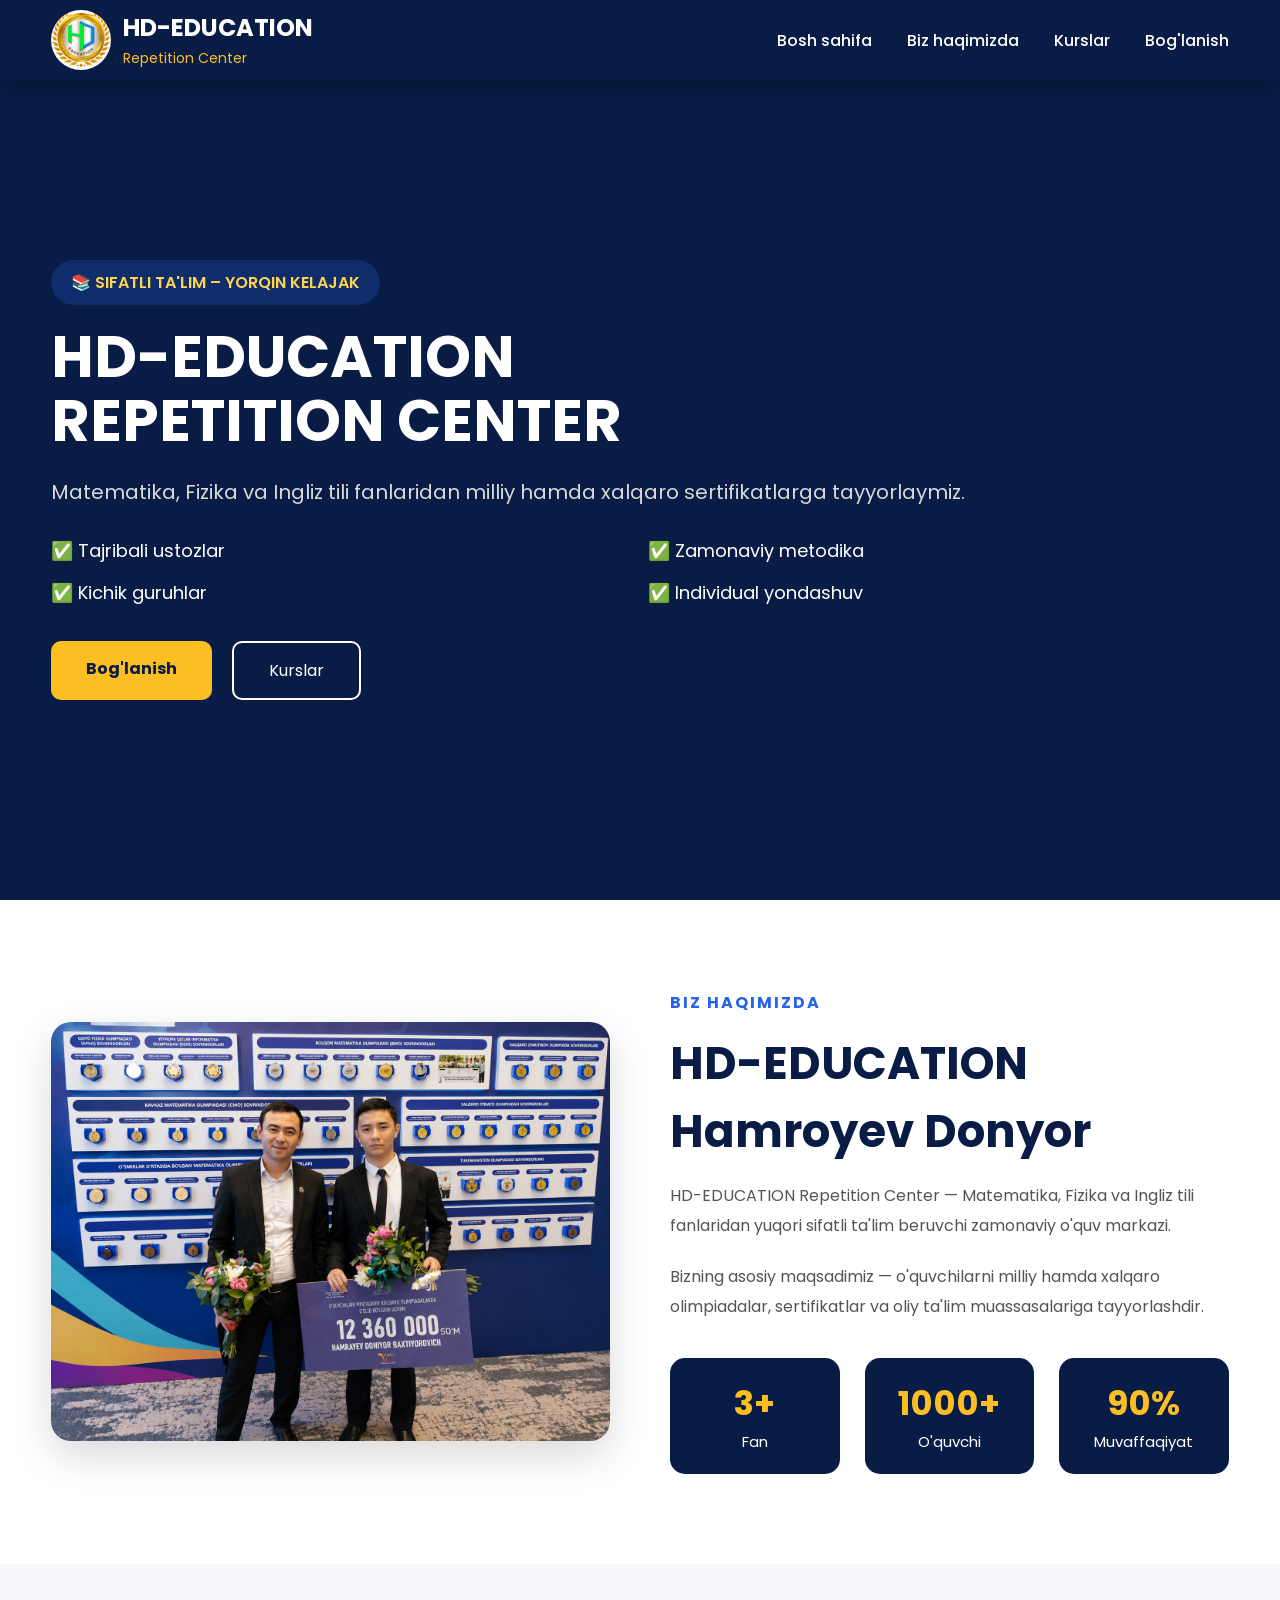
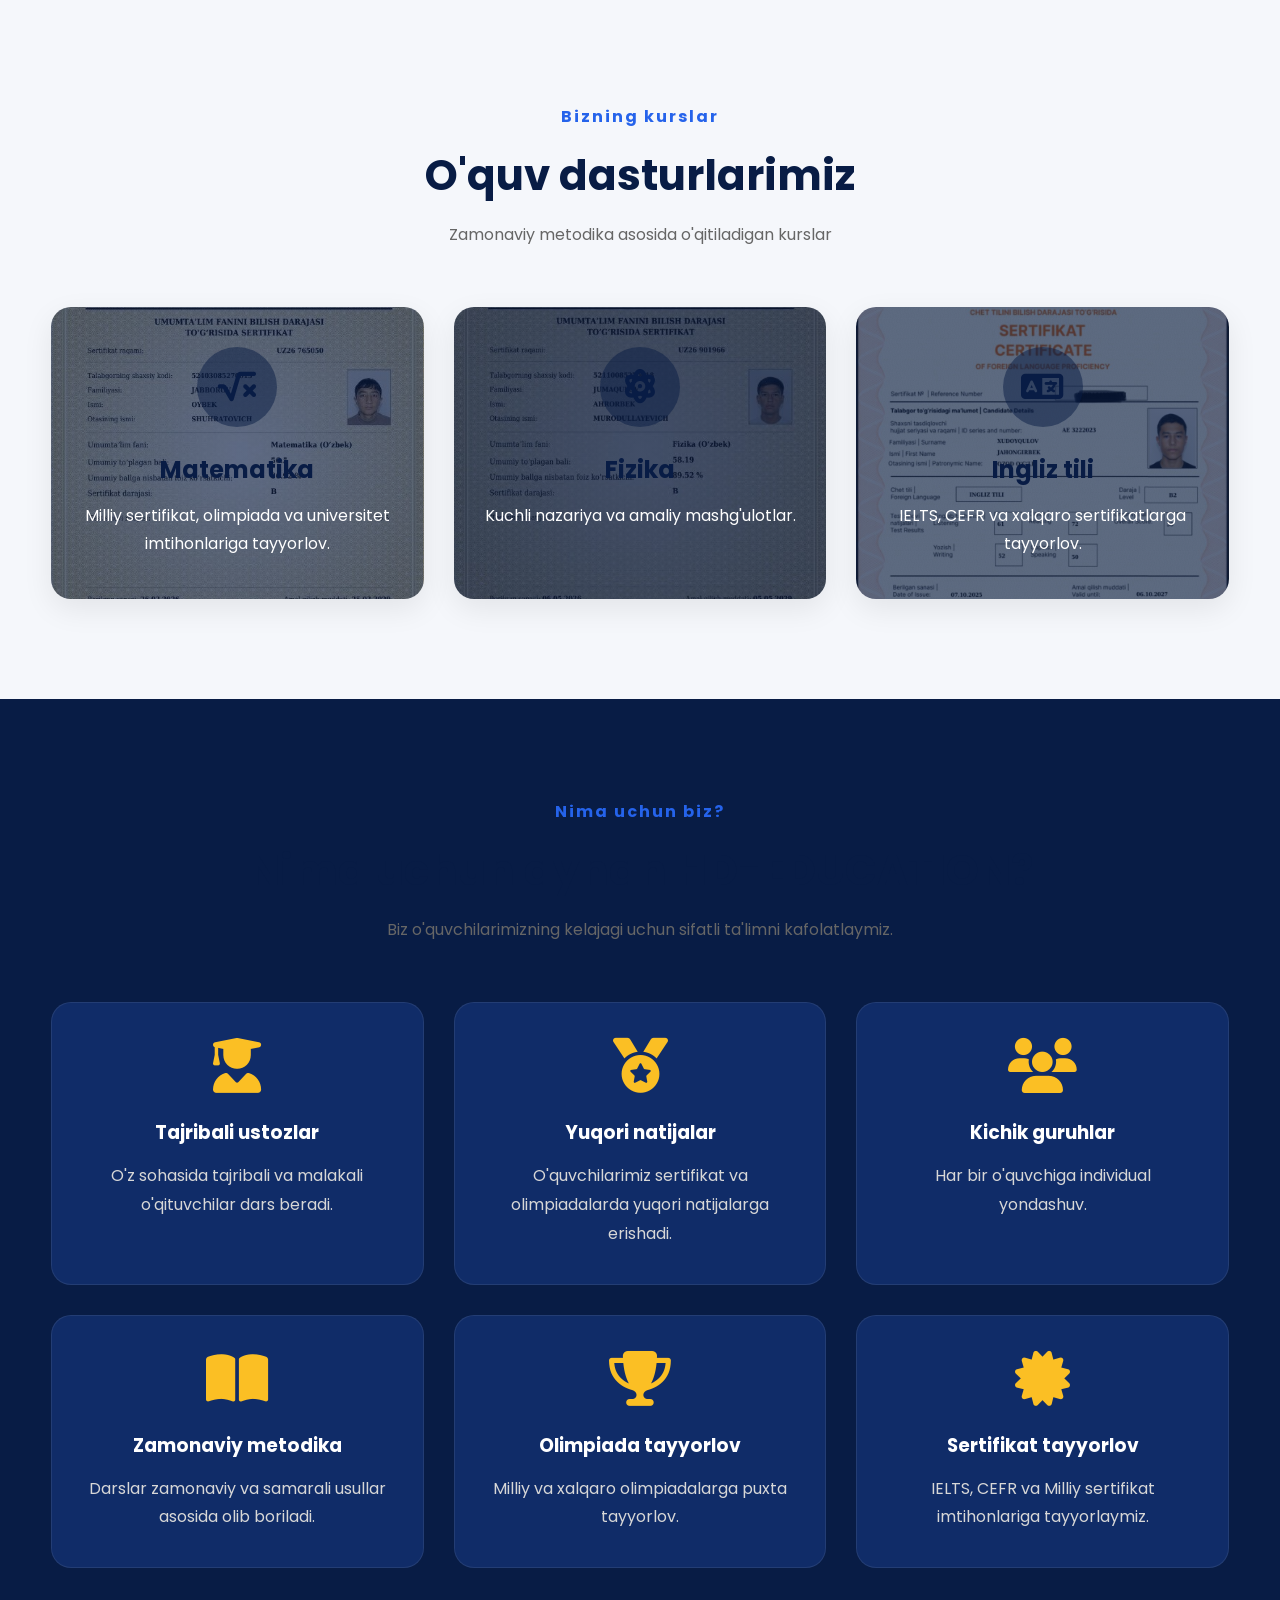
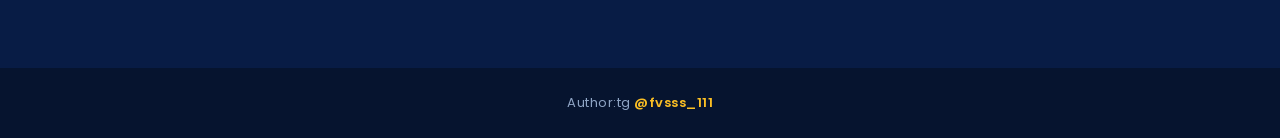
==== commit 87f75097: "HD-EDUCATION" ====
--- a/index.html
+++ b/index.html
@@ -402,7 +402,7 @@
     <div class="container">
 
         <div class="creator">
-    Author: <strong>@fvsss_1</strong>
+    Author:tg <strong>@fvsss_111</strong>
 </div>
 
     </div>
--- a/css/style.css
+++ b/css/style.css
@@ -586,6 +586,32 @@
 
     line-height:1.8;
 
+}
+.math-card{
+    background:
+        linear-gradient(rgba(8,28,69,.65), rgba(8,28,69,.65)),
+        url("../images/math1.jpg");
+    background-size:cover;
+    background-position:center;
+    background-repeat:no-repeat;
+}
+
+.physics-card{
+    background:
+        linear-gradient(rgba(8,28,69,.65), rgba(8,28,69,.65)),
+        url("../images/physics2.jpg");
+    background-size:cover;
+    background-position:center;
+    background-repeat:no-repeat;
+}
+
+.english-card{
+    background:
+        linear-gradient(rgba(8,28,69,.65), rgba(8,28,69,.65)),
+        url("../images/english1.jpg");
+    background-size:cover;
+    background-position:center;
+    background-repeat:no-repeat;
 }
 /*==========================
 WHY US
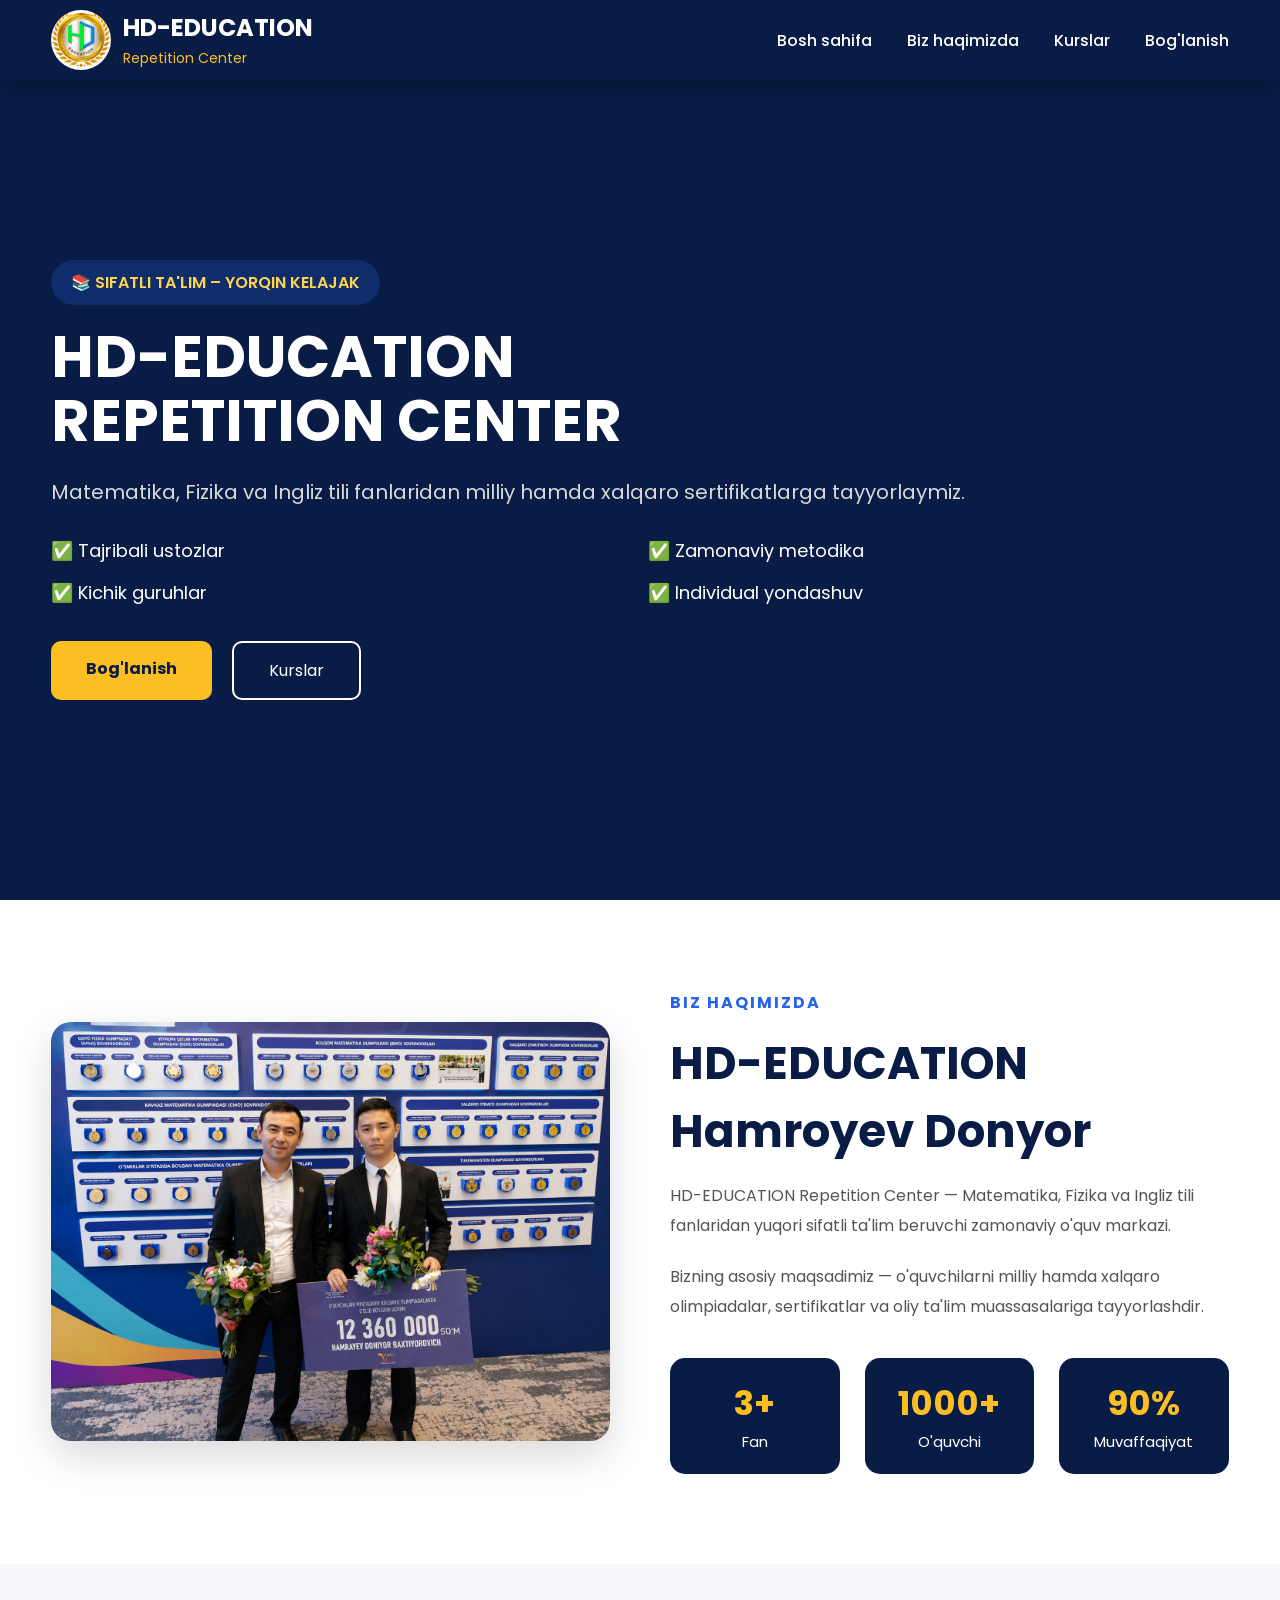
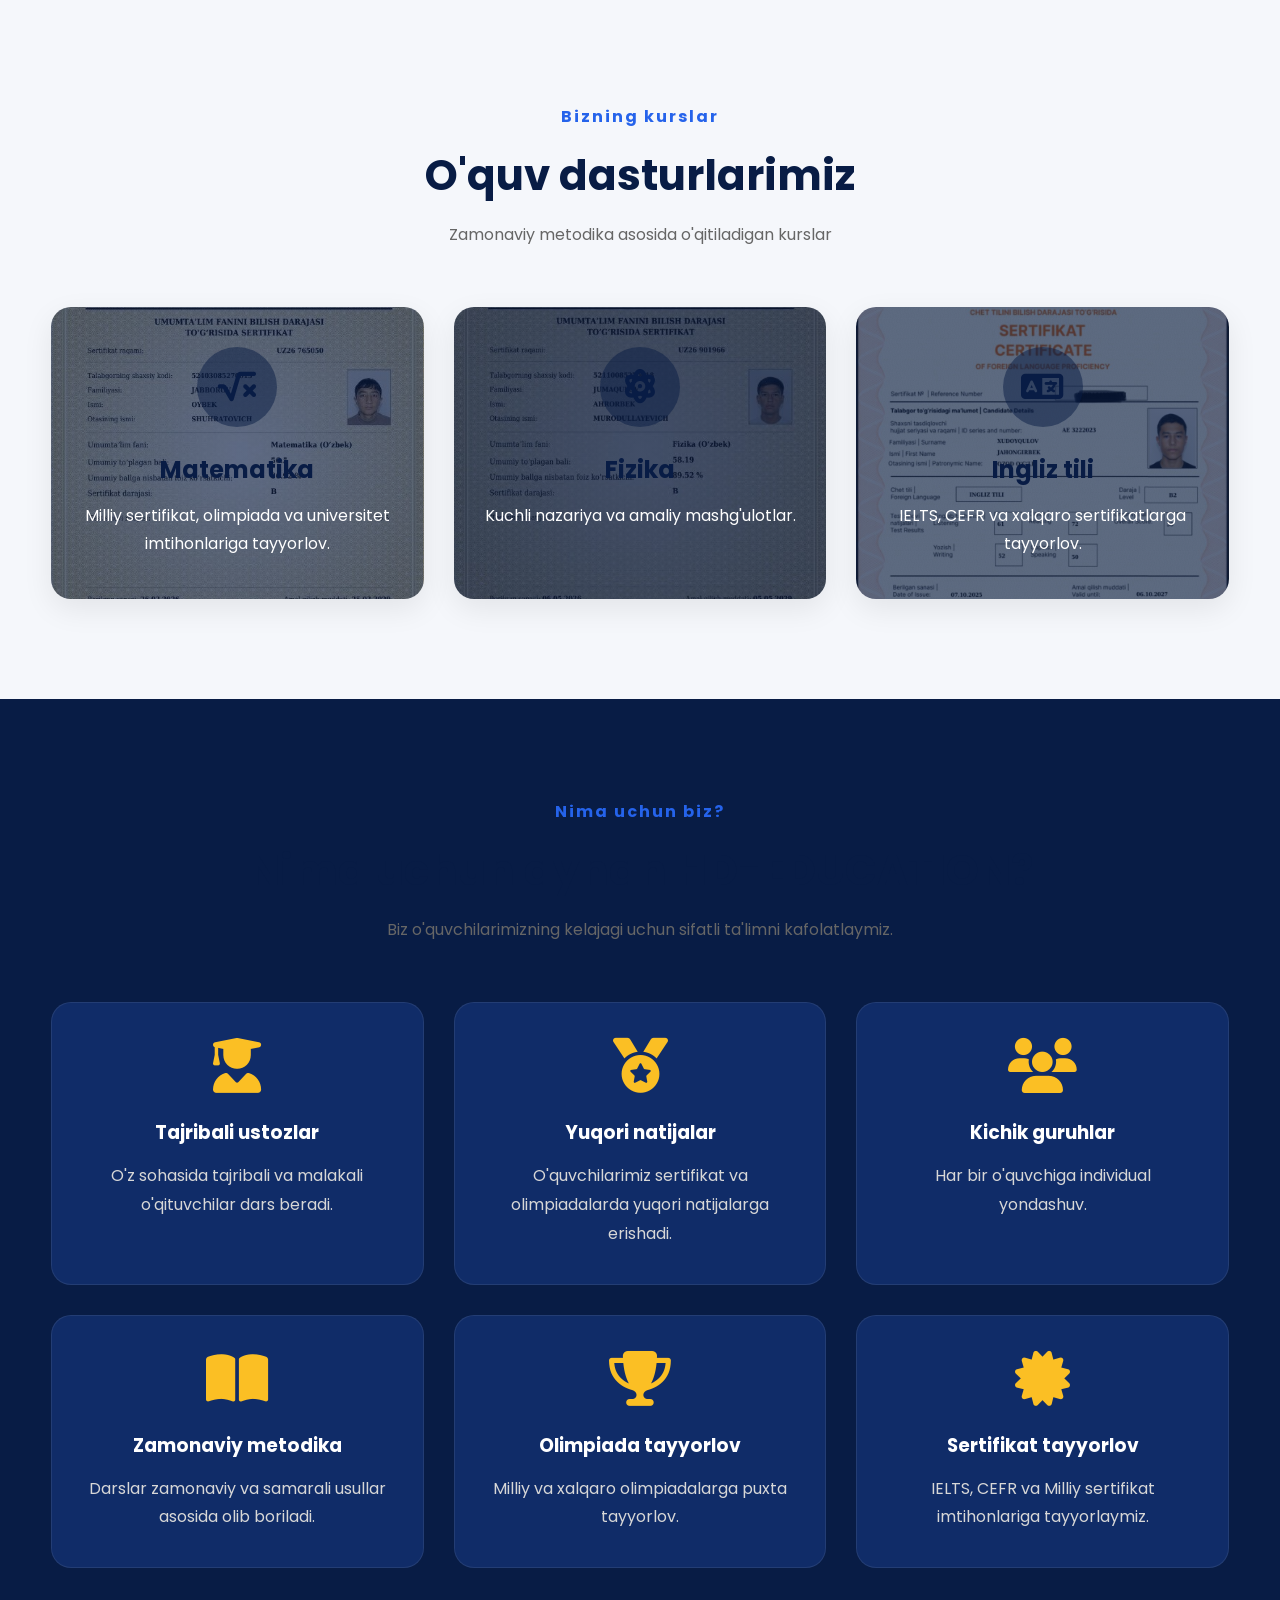
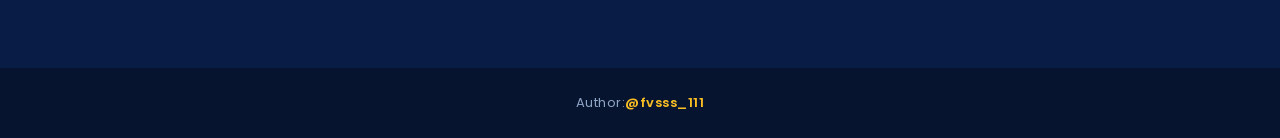
==== commit 63a53b42: "HD-EDUCATION" ====
--- a/index.html
+++ b/index.html
@@ -402,7 +402,7 @@
     <div class="container">
 
         <div class="creator">
-    Author:tg <strong>@fvsss_111</strong>
+    Author:<strong>@fvsss_111</strong>
 </div>
 
     </div>
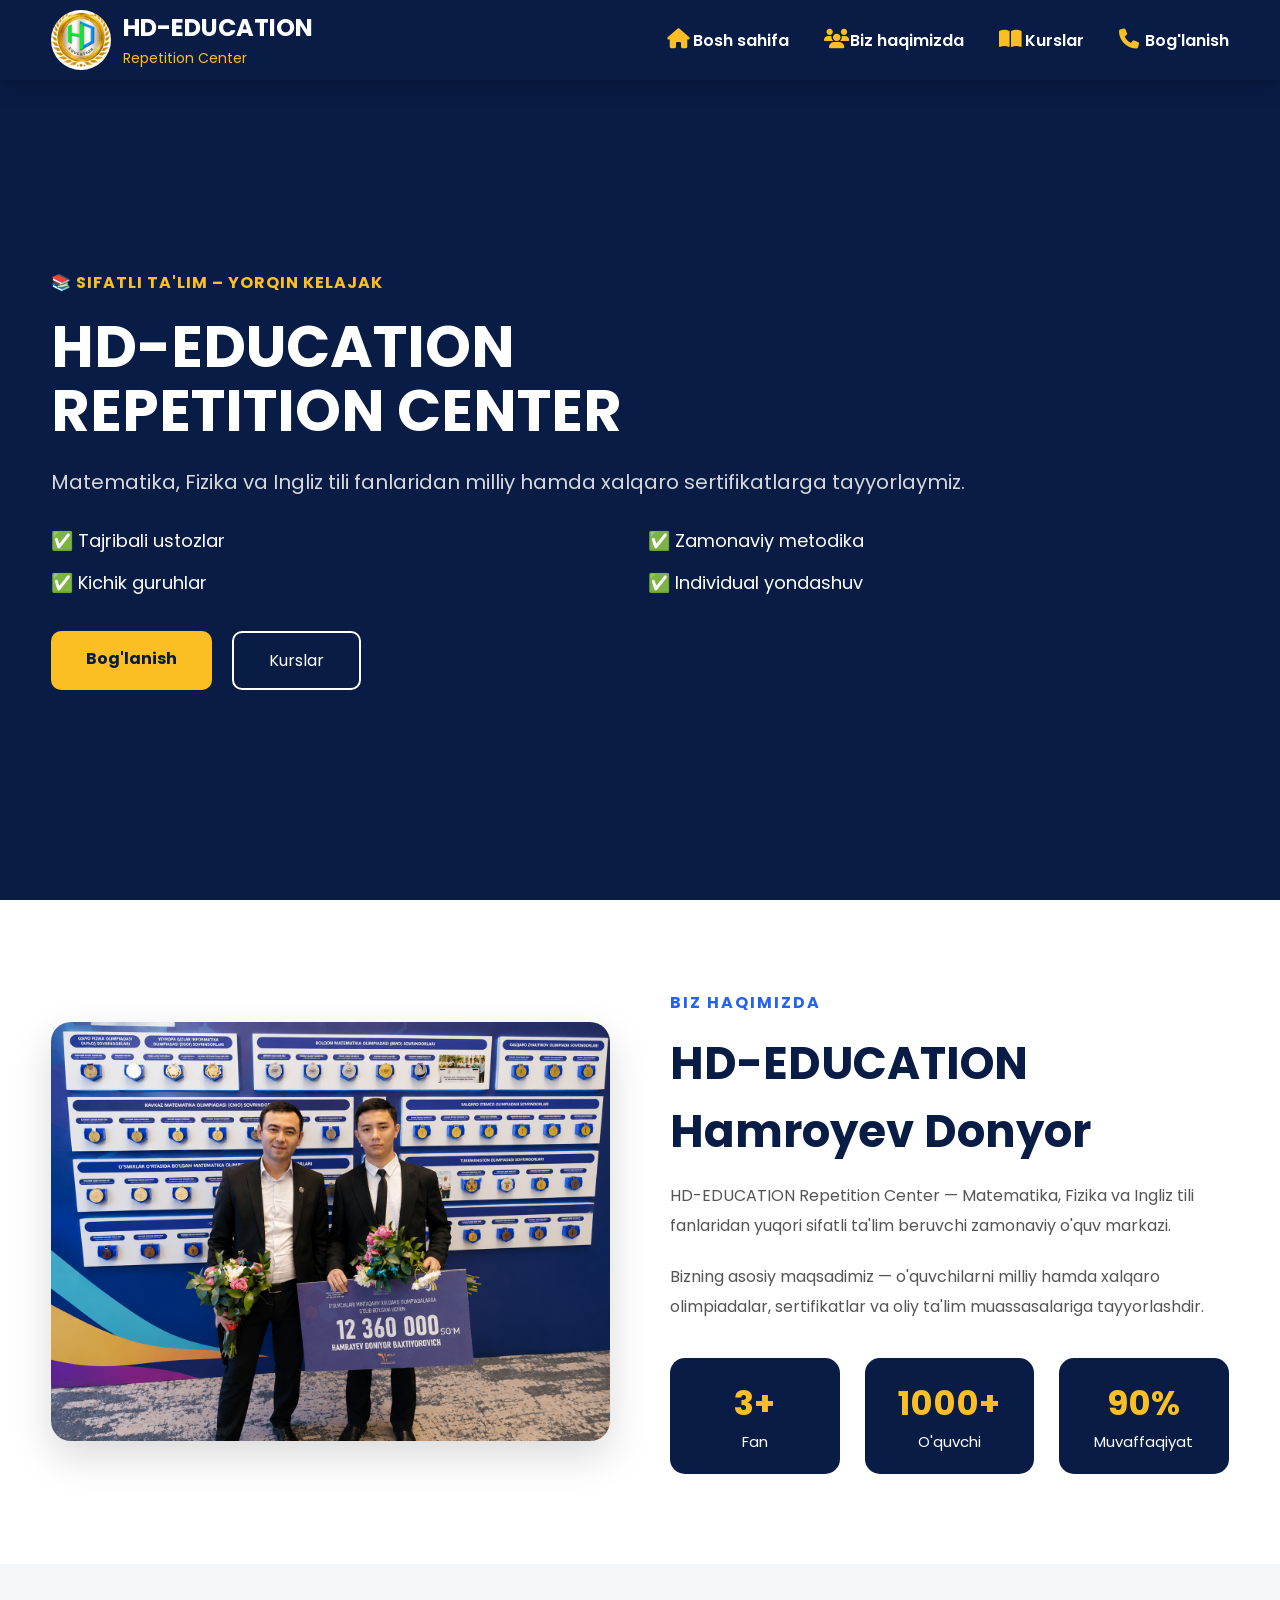
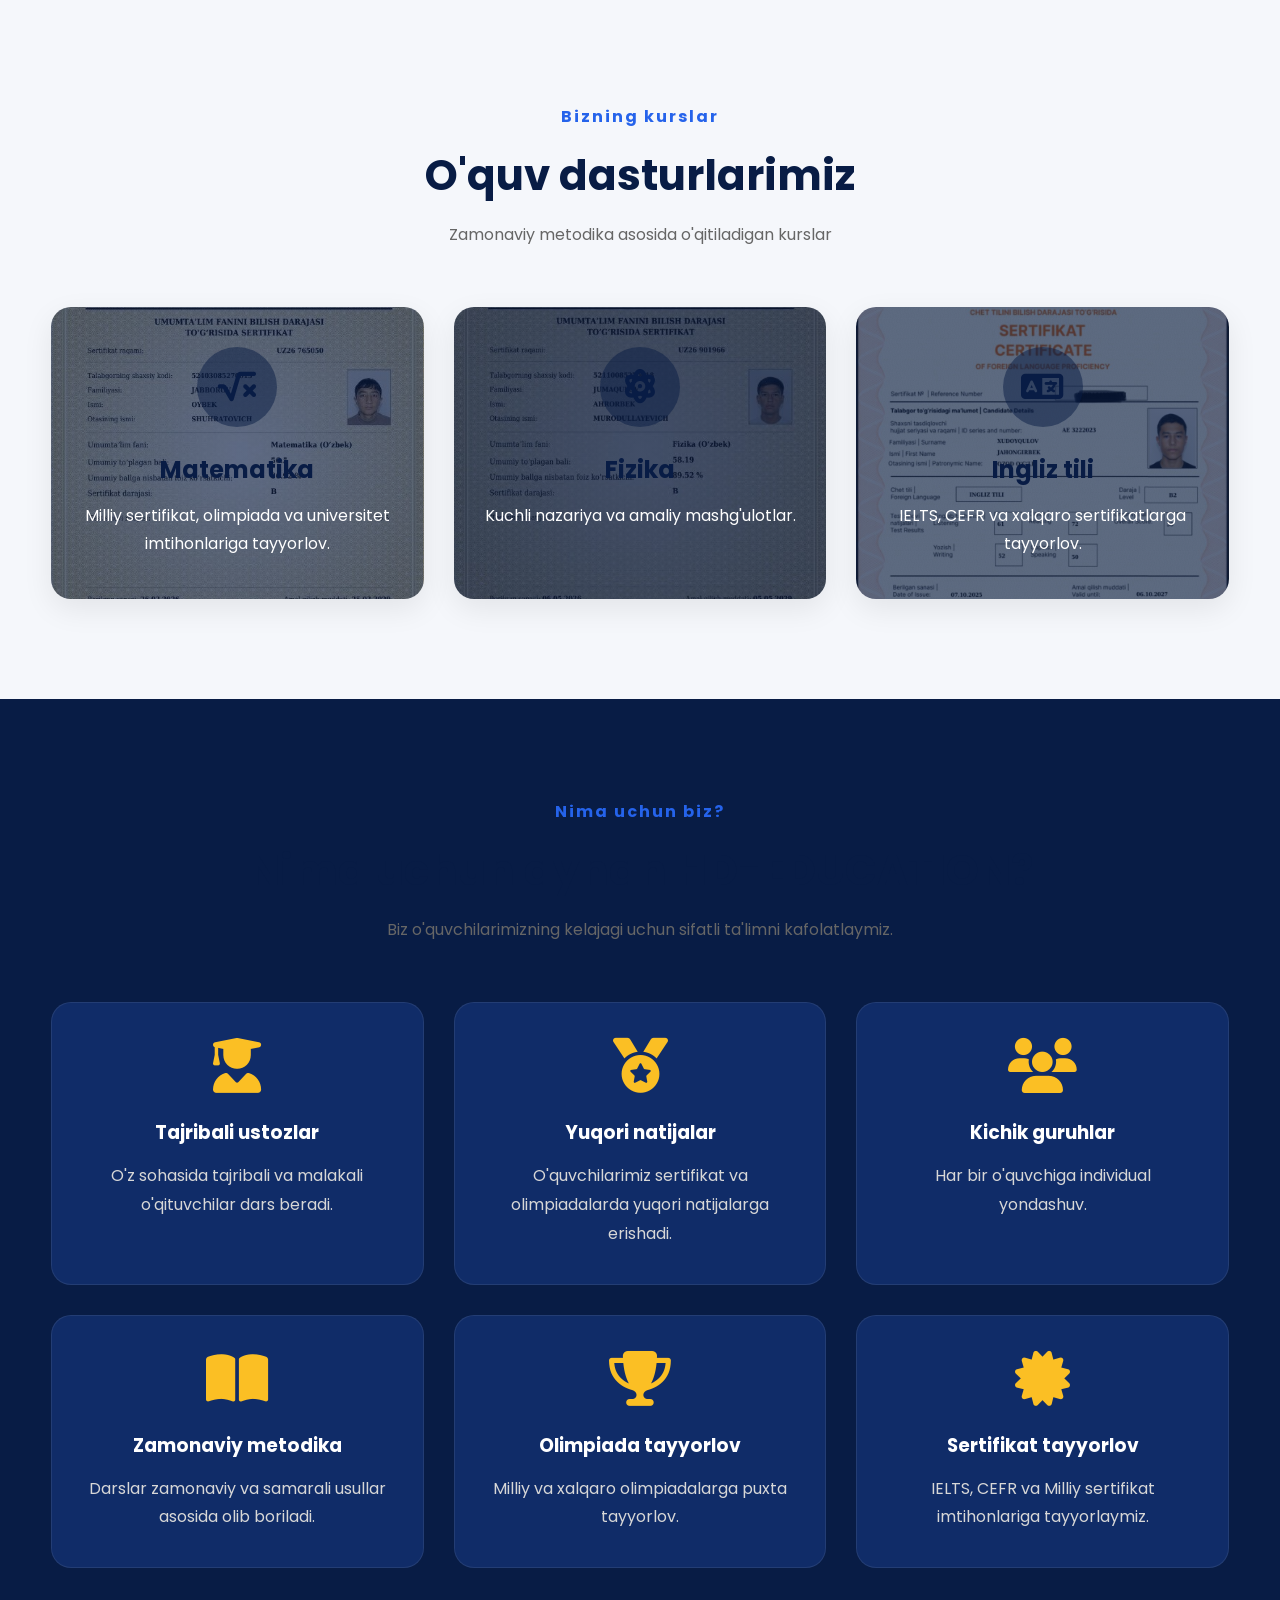
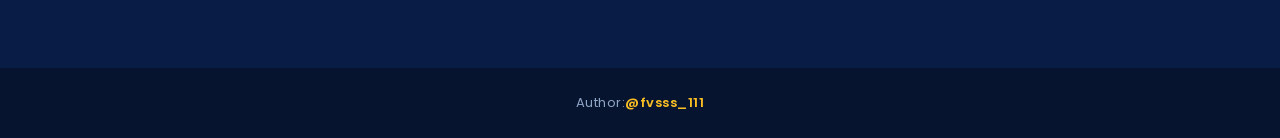
==== commit c4223739: "HD-EDUCATION" ====
--- a/index.html
+++ b/index.html
@@ -50,12 +50,35 @@
 
             <ul>
 
-                <li><a href="#home">Bosh sahifa</a></li>
-                <li><a href="#about">Biz haqimizda</a></li>
-                <li><a href="#course">Kurslar</a></li>
-                <li><a href="#" id="navContactBtn">Bog'lanish</a></li>
-
-            </ul>
+    <li>
+        <a href="#home">
+            <i class="fa-solid fa-house"></i>
+            <span>Bosh sahifa</span>
+        </a>
+    </li>
+
+    <li>
+        <a href="#about">
+            <i class="fa-solid fa-users"></i>
+            <span>Biz haqimizda</span>
+        </a>
+    </li>
+
+    <li>
+        <a href="#course">
+            <i class="fa-solid fa-book-open"></i>
+            <span>Kurslar</span>
+        </a>
+    </li>
+
+    <li>
+        <a href="#" id="navContactBtn">
+            <i class="fa-solid fa-phone"></i>
+            <span>Bog'lanish</span>
+        </a>
+    </li>
+
+</ul>
 
         </nav>
 
--- a/css/style.css
+++ b/css/style.css
@@ -123,13 +123,10 @@
 }
 
 .logo img{
-
     width:60px;
-
     height:60px;
-
     border-radius:50%;
-
+    object-fit:cover;
 }
 
 .logo-text h2{
@@ -165,6 +162,21 @@
     font-weight:500;
 
     transition:.3s;
+
+}
+nav ul li i{
+
+    width:22px;
+
+    font-size:20px;
+
+    color:#FBBF24;
+
+}
+
+nav ul li span{
+
+    font-weight:600;
 
 }
 
@@ -235,17 +247,19 @@
 
     display:inline-block;
 
-    background:#0f2c6b;
-
-    color:#FFD54F;
-
-    padding:10px 20px;
-
-    border-radius:30px;
+    background:transparent;
+
+    color:#FBBF24;
+
+    padding:0;
+
+    border-radius:0;
 
     margin-bottom:20px;
 
-    font-weight:600;
+    font-weight:700;
+
+    letter-spacing:1px;
 
 }
 
@@ -690,27 +704,28 @@
 
 .subject-hero{
 
-padding-top:140px;
-padding-bottom:70px;
-background:#081C45;
-text-align:center;
-color:white;
+    padding-top:110px;
+    padding-bottom:40px;
+
+    background:#081C45;
+    text-align:center;
+    color:white;
 
 }
 
 .subject-hero h1{
 
-font-size:55px;
-margin-bottom:20px;
+    font-size:48px;
+    margin:15px 0;
 
 }
 
 .subject-hero p{
 
-max-width:700px;
-margin:auto;
-font-size:18px;
-color:#ddd;
+    max-width:600px;
+    margin:auto;
+    font-size:17px;
+    line-height:1.6;
 
 }
 
@@ -1107,6 +1122,9 @@
 
 .logo img{
     width:50px;
+    height:50px;
+    border-radius:50%;
+    object-fit:cover;
 }
 
 .logo-text h2{
@@ -1128,13 +1146,21 @@
 
 nav{
     position:fixed;
-    top:75px;
+    top:75px;              /* Header ostidan boshlanadi */
     right:-100%;
-    width:260px;
+    width:280px;
     height:calc(100vh - 75px);
-    background:#081C45;
+
+    background:linear-gradient(180deg,#081C45,#0E2D73);
+
     transition:.4s;
     z-index:999;
+
+    border-radius:20px 0 0 20px;
+
+    box-shadow:-10px 0 30px rgba(0,0,0,.35);
+
+    padding-top:20px;      /* Faqat ozgina joy */
 }
 
 nav.active{
@@ -1144,21 +1170,40 @@
 nav ul{
     display:flex;
     flex-direction:column;
-    align-items:center;
-    list-style:none;
-    padding:30px 0;
-    gap:20px;
+    gap:12px;
+    padding:10px 20px;
 }
 
 nav ul li{
     width:100%;
-    text-align:center;
 }
 
 nav ul li a{
-    display:block;
-    padding:15px 0;
+
+    display:flex;
+    align-items:center;
+    gap:15px;
+
+    padding:16px 18px;
+
     color:#fff;
+
+    font-size:17px;
+
+    border-radius:14px;
+
+    transition:.3s;
+
+}
+
+nav ul li a:hover{
+
+    background:rgba(255,255,255,.08);
+
+    color:#FBBF24;
+
+    transform:translateX(8px);
+
 }
 
 /* HERO */
@@ -1381,13 +1426,30 @@
 }
 
 .close{
-
-    font-size:24px;
-
-    top:10px;
-
-    right:12px;
-
+    position:absolute;
+    top:15px;
+    right:18px;
+
+    width:40px;
+    height:40px;
+
+    display:flex;
+    justify-content:center;
+    align-items:center;
+
+    font-size:34px;
+    font-weight:700;
+    color:#555;
+
+    cursor:pointer;
+    border-radius:50%;
+
+    transition:.3s;
+}
+
+.close:hover{
+    background:#f2f2f2;
+    color:#081C45;
 }
 /* ===========================
         MENU OVERLAY
@@ -1499,4 +1561,34 @@
 .creator strong{
     color:#FBBF24;
     font-weight:600;
+}
+/* ==========================
+   SUBJECT HERO BACKGROUNDS
+========================== */
+
+.math-hero{
+    background:
+        linear-gradient(rgba(8,28,69,.75), rgba(8,28,69,.75)),
+        url("../images/math-hero.jpg");
+    background-size:cover;
+    background-position:center;
+    background-repeat:no-repeat;
+}
+
+.physics-hero{
+    background:
+        linear-gradient(rgba(8,28,69,.75), rgba(8,28,69,.75)),
+        url("../images/physics-hero.jpg");
+    background-size:cover;
+    background-position:center;
+    background-repeat:no-repeat;
+}
+
+.english-hero{
+    background:
+        linear-gradient(rgba(8,28,69,.75), rgba(8,28,69,.75)),
+        url("../images/english-hero.jpg");
+    background-size:cover;
+    background-position:center;
+    background-repeat:no-repeat;
 }
